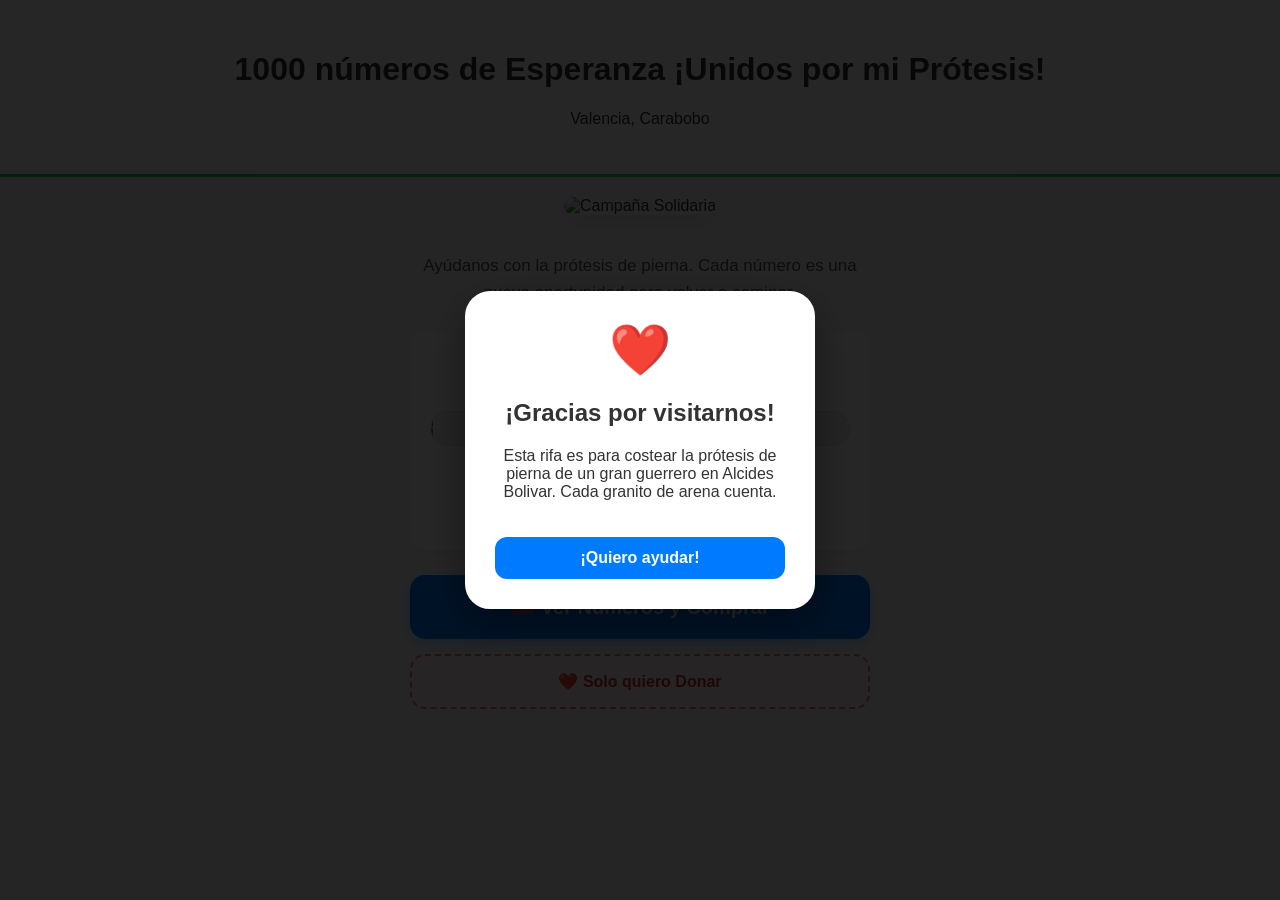
==== index.html @ fa4fe4c9 "Update index.html" ====
<!DOCTYPE html>
<html lang="es">
<head>
    <meta charset="UTF-8">
    <meta name="viewport" content="width=device-width, initial-scale=1.0">
    <title>Un Paso por la Vida - Inicio</title>
    <link rel="stylesheet" href="style.css">
</head>
<body>
    <header class="inicio-header">
        <h1>1000 números de Esperanza ¡Unidos por mi Prótesis!</h1>
        <p>Valencia, Carabobo</p>
    </header>
<div id="bienvenida-modal" class="capa-oscura">
    <div class="tarjeta-bienvenida">
        <div class="icono-corazon">❤️</div>
        <h2>¡Gracias por visitarnos!</h2>
        <p>Esta rifa es para costear la prótesis de pierna de un gran guerrero en Alcides Bolivar. Cada granito de arena cuenta.</p>
        <button class="btn-entendido" onclick="cerrarBienvenida()">¡Quiero ayudar!</button>
    </div>
</div>
    <main class="contenedor-inicio">
        <section class="seccion-foto">
            <img src="foto-senor.png" alt="Campaña Solidaria" class="foto-principal">
            <div class="historia">
                <p>Ayúdanos con la prótesis de pierna. Cada número es una nueva oportunidad para volver a caminar.</p>
            </div>
        </section>

        <section class="meta-progreso">
            <h3>Progreso de la Rifa</h3>
            <div class="barra-fondo">
    <div class="barra-llena" style="width: 0%;">0%</div> 
</div>
<div class="estadisticas">
    <p>Cargando estadísticas...</p>
</div>
            <div class="estadisticas">
                <p><strong>Meta:</strong> 1000 números</p>
            </div>
        </section>

        <section class="acciones">
            <a href="rifa.html" class="btn-principal">🎟️ Ver Números y Comprar</a>
            
            <button class="btn-donar" onclick="abrirDonar()">❤️ Solo quiero Donar</button>
        </section>

        <div id="modal-donar" class="oculto-inicio">
            <div class="capa-oscura" onclick="cerrarDonar()"></div>
            <div class="tarjeta-donacion">
                <h3>Datos para Donar</h3>
                <div class="datos-banco">
                    <p><strong>PAGO MÓVIL:</strong><br>
                    Banco: 0109<br>
                    Cédula: V-15.994.903<br>
                    Teléfono: 04128433443</p>
                </div>
                <button class="btn-cerrar-modal" onclick="cerrarDonar()">Cerrar</button>
            </div>
        </div>
    </main>

    <script src="script-inicio.js"></script>
</body>
</html>
---- style.css ----
/* --- CONFIGURACIÓN BASE --- */
* { box-sizing: border-box; }
body { 
    font-family: 'Segoe UI', Tahoma, Geneva, Verdana, sans-serif; 
    text-align: center; 
    margin: 0; 
    background: #f8f9fa; 
    color: #333; 
}
.oculto { display: none !important; }

/* --- PÁGINA DE INICIO (index.html) --- */
.inicio-header { 
    padding: 30px 20px; 
    background: white; 
    border-bottom: 3px solid #25d366; 
}
.contenedor-inicio { 
    padding: 20px; 
    max-width: 500px; 
    margin: auto; 
}
.foto-principal { 
    width: 100%; 
    border-radius: 20px; 
    box-shadow: 0 8px 25px rgba(0,0,0,0.1); 
    margin-bottom: 20px; 
}
.historia { 
    font-size: 17px; 
    line-height: 1.6; 
    color: #555; 
    margin-bottom: 25px; 
}

/* Barra de Progreso */
.meta-progreso { 
    background: white; 
    padding: 20px; 
    border-radius: 15px; 
    box-shadow: 0 4px 10px rgba(0,0,0,0.05); 
    margin-bottom: 25px;
}
.barra-fondo { 
    width: 100%; 
    background: #eee; 
    height: 35px; 
    border-radius: 20px; 
    overflow: hidden; 
    margin: 15px 0; 
    border: 1px solid #ddd; 
}
.barra-llena { 
    background: linear-gradient(90deg, #25d366, #128c7e); 
    height: 100%; 
    color: white; 
    display: flex; 
    align-items: center; 
    justify-content: center; 
    font-weight: bold; 
    transition: width 1s ease-in-out; 
}

/* Botones de Inicio */
.btn-principal { 
    display: block; 
    background: #007bff; 
    color: white; 
    text-decoration: none; 
    padding: 20px; 
    border-radius: 15px; 
    font-size: 20px; 
    font-weight: bold; 
    margin-bottom: 15px; 
    box-shadow: 0 5px 15px rgba(0,123,255,0.3); 
}
.btn-donar { 
    background: #fff0f0; 
    color: #d63031; 
    border: 2px dashed #ff7675; 
    padding: 16px; 
    width: 100%; 
    border-radius: 15px; 
    font-weight: bold; 
    font-size: 16px; 
    cursor: pointer; 
}

/* Modal de Donación (Emergente) */
#modal-donar { 
    display: none; 
    position: fixed; 
    top: 0; left: 0; 
    width: 100%; height: 100%; 
    z-index: 3000; 
}
.capa-oscura { 
    position: absolute; 
    width: 100%; height: 100%; 
    background: rgba(0,0,0,0.85); 
}
.tarjeta-donacion { 
    position: relative; 
    top: 50%; left: 50%; 
    transform: translate(-50%, -50%); 
    background: white; 
    padding: 30px; 
    border-radius: 25px; 
    width: 85%; 
    max-width: 400px; 
}
.datos-banco { 
    background: #f1f3f5; 
    padding: 15px; 
    border-radius: 12px; 
    margin: 15px 0; 
    font-size: 16px; 
    text-align: left; 
}

/* --- PÁGINA DE RIFAS (rifa.html) --- */
#contenedor-rifa { 
    display: grid; 
    grid-template-columns: repeat(5, 1fr); 
    gap: 5px; 
    padding: 15px; 
    max-width: 600px; 
    margin: auto; 
}
.numero { 
    aspect-ratio: 1/1; 
    background: white; 
    border: 1px solid #dee2e6; 
    display: flex; 
    align-items: center; 
    justify-content: center; 
    font-weight: bold; 
    font-size: 14px; 
    border-radius: 6px; 
    cursor: pointer; 
    transition: 0.2s;
}
.numero:active { transform: scale(0.9); background: #e9ecef; }
.vendido { 
    background: #dee2e6 !important; 
    color: #adb5bd !important; 
    text-decoration: line-through; 
    pointer-events: none; 
}

/* Pestaña de Pago en Rifa */
#capa-pago { 
    position: fixed; 
    top: 0; left: 0; 
    width: 100%; height: 100%; 
    background: rgba(0,0,0,0.8); 
    display: flex; 
    align-items: flex-end; 
    z-index: 2000; 
}
.ventana-pago { 
    background: white; 
    width: 100%; 
    padding: 30px 20px; 
    border-radius: 25px 25px 0 0; 
    box-shadow: 0 -5px 20px rgba(0,0,0,0.3); 
}
.btn-enviar { 
    background: #25d366; 
    color: white; 
    border: none; 
    padding: 16px; 
    width: 100%; 
    border-radius: 12px; 
    font-weight: bold; 
    font-size: 18px; 
    margin-top: 10px; 
}
/* Estilos Mensaje de Bienvenida */
#bienvenida-modal {
    display: none; /* Se activa con el script */
    position: fixed;
    top: 0; left: 0;
    width: 100%; height: 100%;
    z-index: 5000;
}

.tarjeta-bienvenida {
    position: absolute;
    top: 50%; left: 50%;
    transform: translate(-50%, -50%);
    background: white;
    width: 85%;
    max-width: 350px;
    padding: 30px;
    border-radius: 25px;
    text-align: center;
    box-shadow: 0 15px 40px rgba(0,0,0,0.4);
}

.icono-corazon { font-size: 50px; margin-bottom: 10px; }

.btn-entendido {
    background: #007bff;
    color: white;
    border: none;
    padding: 12px 25px;
    border-radius: 12px;
    font-weight: bold;
    font-size: 16px;
    margin-top: 20px;
    width: 100%;
    cursor: pointer;
}
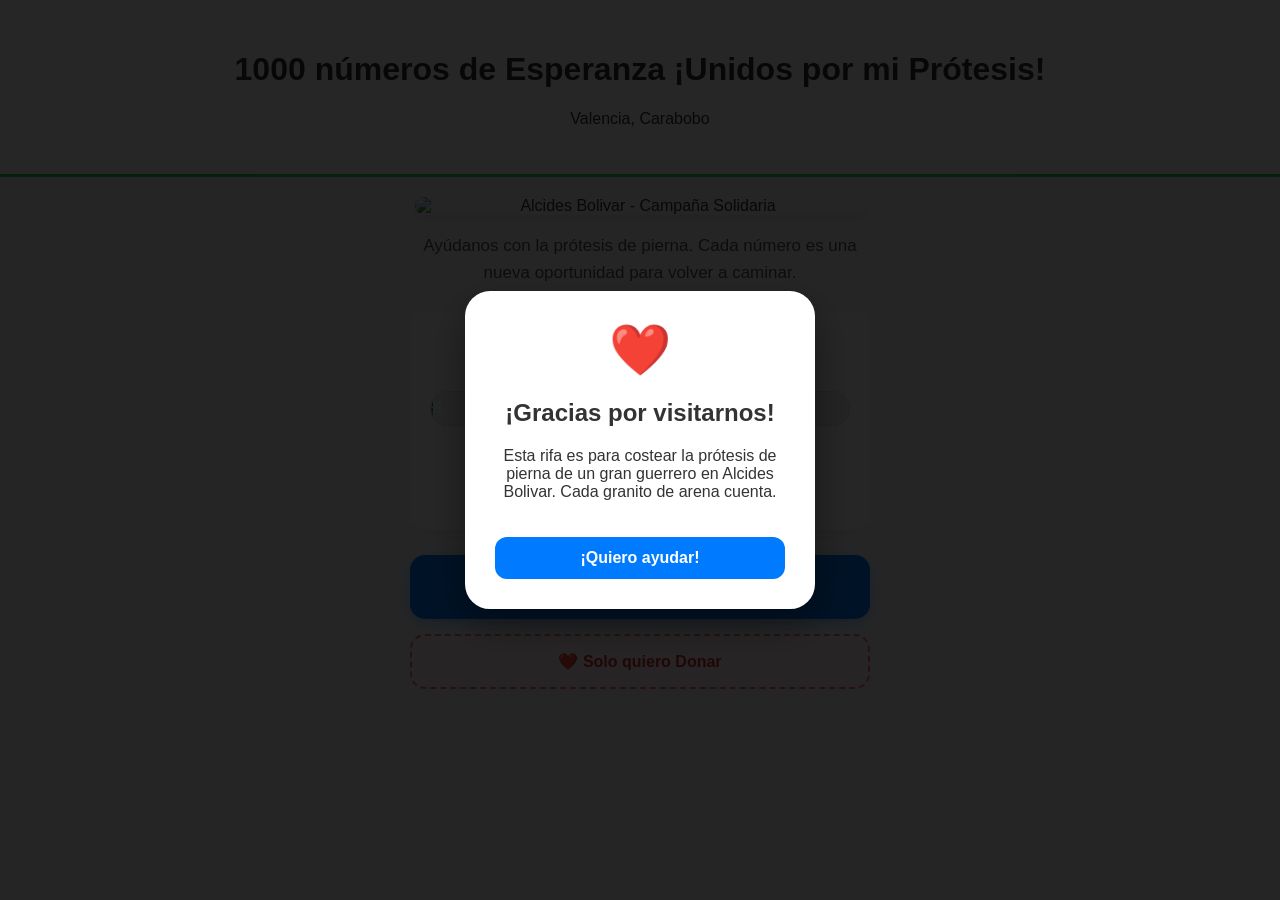
==== commit ac262210: "Update index.html" ====
--- a/index.html
+++ b/index.html
@@ -21,7 +21,7 @@
 </div>
     <main class="contenedor-inicio">
         <section class="seccion-foto">
-            <img src="foto-senor.png" alt="Campaña Solidaria" class="foto-principal">
+            <img src="img/beneficiario.png" alt="Alcides Bolivar - Campaña Solidaria" class="foto-principal">
             <div class="historia">
                 <p>Ayúdanos con la prótesis de pierna. Cada número es una nueva oportunidad para volver a caminar.</p>
             </div>
--- a/style.css
+++ b/style.css
@@ -20,11 +20,26 @@
     max-width: 500px; 
     margin: auto; 
 }
-.foto-principal { 
-    width: 100%; 
-    border-radius: 20px; 
-    box-shadow: 0 8px 25px rgba(0,0,0,0.1); 
-    margin-bottom: 20px; 
+/* Estado normal de la foto */
+.foto-principal {
+    width: 100%;
+    max-width: 450px;
+    height: auto;
+    border-radius: 12px;
+    display: block;
+    margin: 0 auto 15px;
+    box-shadow: 0 4px 15px rgba(0,0,0,0.1);
+    
+    /* ESTO ACTIVA LA ANIMACIÓN SUAVE */
+    transition: transform 0.3s ease-in-out, box-shadow 0.3s ease-in-out;
+    cursor: pointer;
+}
+
+/* Efecto al pasar el mouse (o tocar en el celular) */
+.foto-principal:hover {
+    transform: scale(1.05); /* Zoom del 5% */
+    filter: brightness(1.1); /* Le da un toque de luz */
+    box-shadow: 0 8px 25px rgba(0,0,0,0.2); /* La sombra crece */
 }
 .historia { 
     font-size: 17px; 
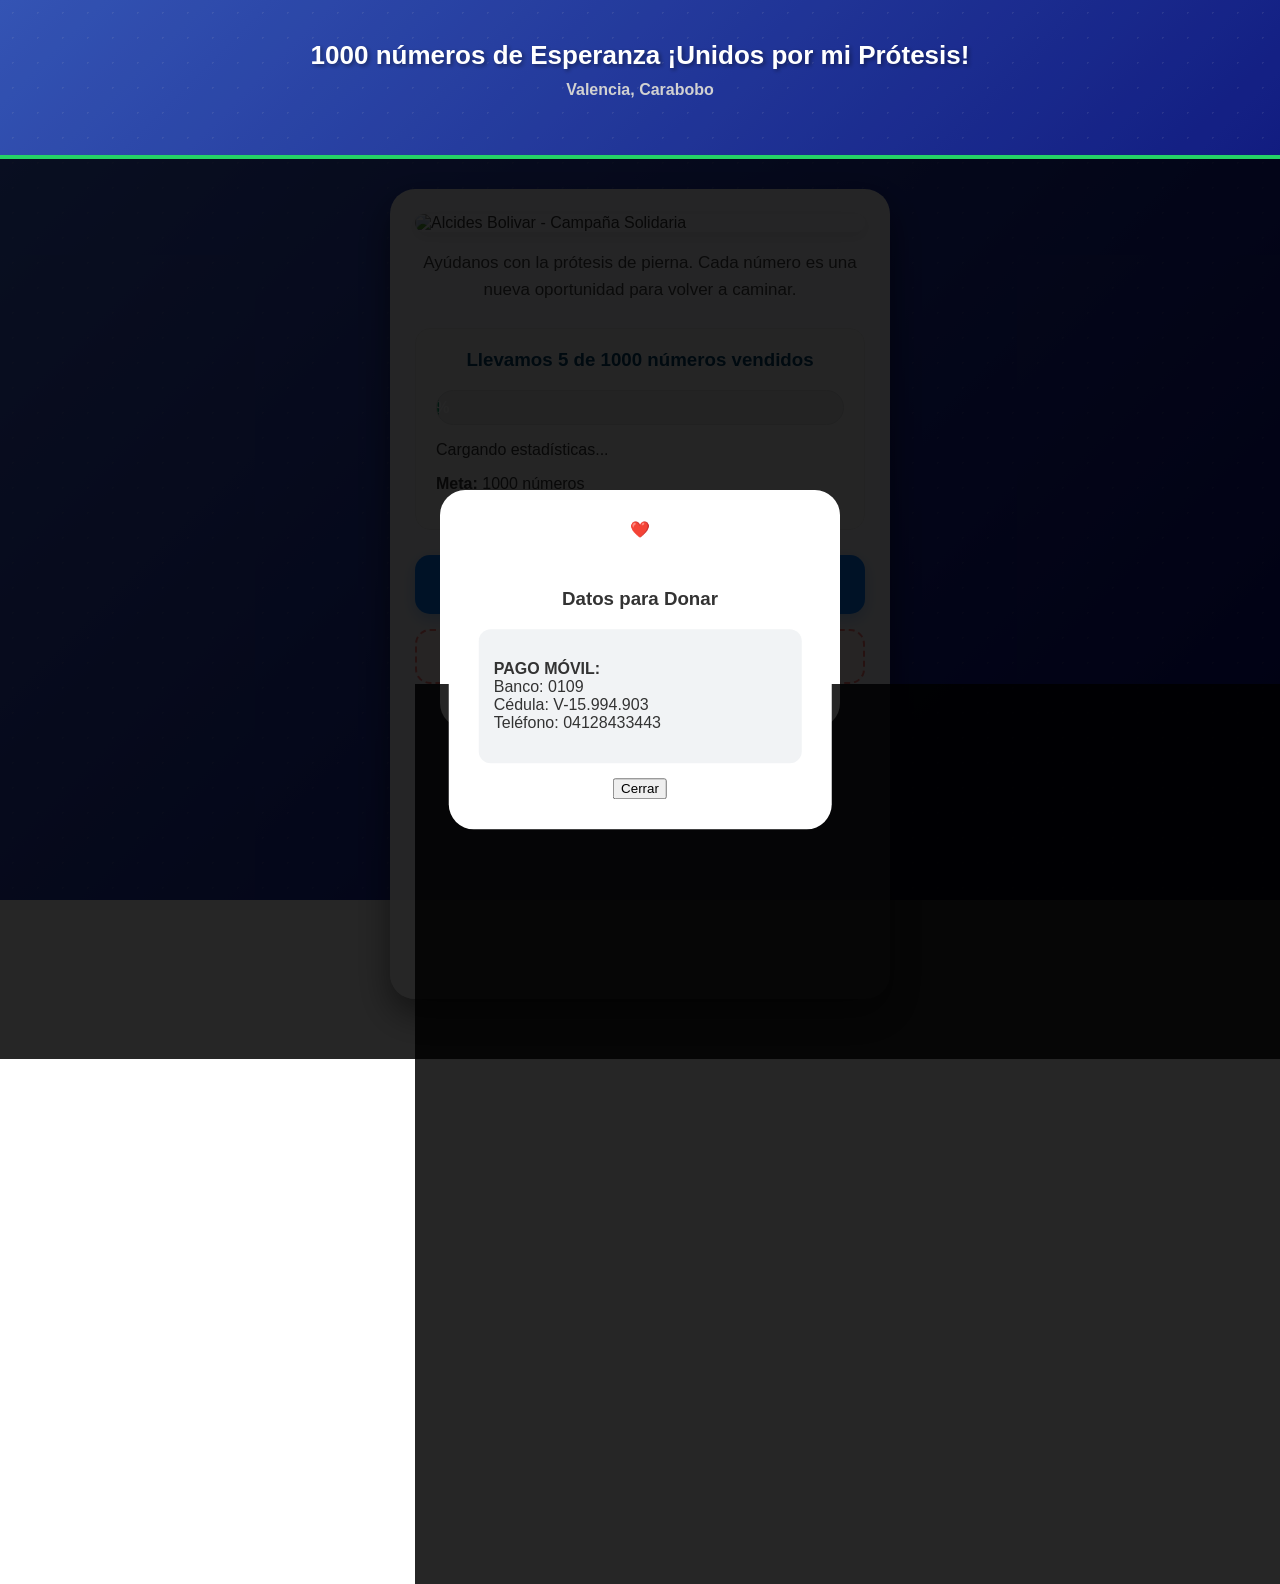
==== commit 9eb8e08d: "Update index.html" ====
--- a/index.html
+++ b/index.html
@@ -1,12 +1,19 @@
 <!DOCTYPE html>
 <html lang="es">
 <head>
+    <link href="https://fonts.googleapis.com/css2?family=Montserrat:wght@700&family=Open+Sans:wght@400;600&display=swap" rel="stylesheet">
     <meta charset="UTF-8">
     <meta name="viewport" content="width=device-width, initial-scale=1.0">
     <title>Un Paso por la Vida - Inicio</title>
     <link rel="stylesheet" href="style.css">
 </head>
 <body>
+    <script>
+    // Se ejecuta cuando la página termina de cargar
+    window.onload = function() {
+        abrirDonar(); 
+    };
+</script>
     <header class="inicio-header">
         <h1>1000 números de Esperanza ¡Unidos por mi Prótesis!</h1>
         <p>Valencia, Carabobo</p>
--- a/style.css
+++ b/style.css
@@ -1,70 +1,115 @@
-/* --- CONFIGURACIÓN BASE --- */
-* { box-sizing: border-box; }
-body { 
-    font-family: 'Segoe UI', Tahoma, Geneva, Verdana, sans-serif; 
-    text-align: center; 
-    margin: 0; 
-    background: #f8f9fa; 
-    color: #333; 
-}
+/* --- CONFIGURACIÓN BASE Y FONDO --- */
+* { 
+    box-sizing: border-box; 
+}
+
+body {
+    /* Fondo Degradado Azul Rey a Marino */
+    background: linear-gradient(135deg, #4169E1 0%, #000080 100%);
+    background-attachment: fixed;
+    margin: 0;
+    font-family: 'Segoe UI', Tahoma, Geneva, Verdana, sans-serif;
+    min-height: 100vh;
+    color: white; /* Color de texto por defecto para lo que esté fuera de tarjetas */
+}
+
+/* Textura de puntos sutil */
+body::before {
+    content: "";
+    position: fixed;
+    top: 0; left: 0; width: 100%; height: 100%;
+    background-image: radial-gradient(rgba(255,255,255,0.1) 1px, transparent 1px);
+    background-size: 25px 25px;
+    z-index: -1; 
+}
+
 .oculto { display: none !important; }
 
-/* --- PÁGINA DE INICIO (index.html) --- */
+/* --- HEADER (Texto Principal) --- */
 .inicio-header { 
-    padding: 30px 20px; 
-    background: white; 
-    border-bottom: 3px solid #25d366; 
-}
-.contenedor-inicio { 
-    padding: 20px; 
-    max-width: 500px; 
-    margin: auto; 
-}
-/* Estado normal de la foto */
+    padding: 40px 20px; 
+    background: rgba(0, 0, 0, 0.2); /* Oscurece un poco el fondo para resaltar letras */
+    border-bottom: 4px solid #25d366; 
+    text-align: center;
+}
+
+.inicio-header h1 {
+    margin: 0;
+    font-size: 26px;
+    color: #ffffff; /* Letras blancas */
+    text-shadow: 2px 2px 4px rgba(0,0,0,0.4);
+}
+
+.inicio-header p {
+    color: #d1d1d1; /* Gris claro para la ubicación */
+    margin-top: 10px;
+    font-weight: bold;
+}
+
+/* --- TARJETA CONTENEDORA (Donde está Alcides) --- */
+.contenedor-inicio {
+    background: rgba(255, 255, 255, 0.98); 
+    border-radius: 25px;
+    padding: 25px;
+    margin: 30px auto;
+    max-width: 500px;
+    width: 92%;
+    box-shadow: 0 15px 35px rgba(0,0,0,0.5);
+    color: #333; /* Texto oscuro para que se lea bien sobre blanco */
+}
+
+/* Foto con Efecto Zoom */
 .foto-principal {
     width: 100%;
     max-width: 450px;
     height: auto;
-    border-radius: 12px;
+    border-radius: 15px;
     display: block;
     margin: 0 auto 15px;
     box-shadow: 0 4px 15px rgba(0,0,0,0.1);
-    
-    /* ESTO ACTIVA LA ANIMACIÓN SUAVE */
-    transition: transform 0.3s ease-in-out, box-shadow 0.3s ease-in-out;
+    transition: transform 0.3s ease-in-out, box-shadow 0.3s ease-in-out, filter 0.3s ease;
     cursor: pointer;
 }
 
-/* Efecto al pasar el mouse (o tocar en el celular) */
 .foto-principal:hover {
-    transform: scale(1.05); /* Zoom del 5% */
-    filter: brightness(1.1); /* Le da un toque de luz */
-    box-shadow: 0 8px 25px rgba(0,0,0,0.2); /* La sombra crece */
-}
+    transform: scale(1.05);
+    filter: brightness(1.1);
+    box-shadow: 0 10px 25px rgba(0,0,0,0.3);
+}
+
 .historia { 
     font-size: 17px; 
     line-height: 1.6; 
-    color: #555; 
-    margin-bottom: 25px; 
-}
-
-/* Barra de Progreso */
+    color: #444; 
+    margin-bottom: 25px;
+    text-align: center;
+}
+
+/* --- SECCIÓN PROGRESO --- */
 .meta-progreso { 
-    background: white; 
+    background: #f8f9fa; 
     padding: 20px; 
     border-radius: 15px; 
-    box-shadow: 0 4px 10px rgba(0,0,0,0.05); 
+    border: 1px solid #eee;
     margin-bottom: 25px;
 }
+
+.meta-progreso h3 {
+    margin-top: 0;
+    color: #00416A;
+    text-align: center;
+}
+
 .barra-fondo { 
     width: 100%; 
-    background: #eee; 
+    background: #e9ecef; 
     height: 35px; 
     border-radius: 20px; 
     overflow: hidden; 
     margin: 15px 0; 
     border: 1px solid #ddd; 
 }
+
 .barra-llena { 
     background: linear-gradient(90deg, #25d366, #128c7e); 
     height: 100%; 
@@ -76,19 +121,27 @@
     transition: width 1s ease-in-out; 
 }
 
-/* Botones de Inicio */
+/* --- BOTONES --- */
 .btn-principal { 
     display: block; 
     background: #007bff; 
     color: white; 
     text-decoration: none; 
-    padding: 20px; 
+    padding: 18px; 
     border-radius: 15px; 
-    font-size: 20px; 
-    font-weight: bold; 
+    font-size: 19px; 
+    font-weight: bold; 
+    text-align: center;
     margin-bottom: 15px; 
     box-shadow: 0 5px 15px rgba(0,123,255,0.3); 
-}
+    transition: 0.3s;
+}
+
+.btn-principal:hover {
+    background: #0056b3;
+    transform: translateY(-2px);
+}
+
 .btn-donar { 
     background: #fff0f0; 
     color: #d63031; 
@@ -98,23 +151,17 @@
     border-radius: 15px; 
     font-weight: bold; 
     font-size: 16px; 
-    cursor: pointer; 
-}
-
-/* Modal de Donación (Emergente) */
-#modal-donar { 
-    display: none; 
-    position: fixed; 
-    top: 0; left: 0; 
-    width: 100%; height: 100%; 
-    z-index: 3000; 
-}
+    cursor: pointer;
+}
+
+/* --- MODALES --- */
 .capa-oscura { 
     position: absolute; 
     width: 100%; height: 100%; 
     background: rgba(0,0,0,0.85); 
 }
-.tarjeta-donacion { 
+
+.tarjeta-donacion, .tarjeta-bienvenida { 
     position: relative; 
     top: 50%; left: 50%; 
     transform: translate(-50%, -50%); 
@@ -123,7 +170,10 @@
     border-radius: 25px; 
     width: 85%; 
     max-width: 400px; 
-}
+    text-align: center;
+    color: #333;
+}
+
 .datos-banco { 
     background: #f1f3f5; 
     padding: 15px; 
@@ -131,99 +181,35 @@
     margin: 15px 0; 
     font-size: 16px; 
     text-align: left; 
-}
-
-/* --- PÁGINA DE RIFAS (rifa.html) --- */
+    color: #333;
+}
+
+/* --- RIFAS (PÁGINA SECUNDARIA) --- */
 #contenedor-rifa { 
     display: grid; 
     grid-template-columns: repeat(5, 1fr); 
-    gap: 5px; 
+    gap: 8px; 
     padding: 15px; 
     max-width: 600px; 
     margin: auto; 
 }
+
 .numero { 
     aspect-ratio: 1/1; 
     background: white; 
+    color: #333;
     border: 1px solid #dee2e6; 
     display: flex; 
     align-items: center; 
     justify-content: center; 
     font-weight: bold; 
     font-size: 14px; 
-    border-radius: 6px; 
+    border-radius: 8px; 
     cursor: pointer; 
-    transition: 0.2s;
-}
-.numero:active { transform: scale(0.9); background: #e9ecef; }
+}
+
 .vendido { 
     background: #dee2e6 !important; 
     color: #adb5bd !important; 
     text-decoration: line-through; 
-    pointer-events: none; 
-}
-
-/* Pestaña de Pago en Rifa */
-#capa-pago { 
-    position: fixed; 
-    top: 0; left: 0; 
-    width: 100%; height: 100%; 
-    background: rgba(0,0,0,0.8); 
-    display: flex; 
-    align-items: flex-end; 
-    z-index: 2000; 
-}
-.ventana-pago { 
-    background: white; 
-    width: 100%; 
-    padding: 30px 20px; 
-    border-radius: 25px 25px 0 0; 
-    box-shadow: 0 -5px 20px rgba(0,0,0,0.3); 
-}
-.btn-enviar { 
-    background: #25d366; 
-    color: white; 
-    border: none; 
-    padding: 16px; 
-    width: 100%; 
-    border-radius: 12px; 
-    font-weight: bold; 
-    font-size: 18px; 
-    margin-top: 10px; 
-}
-/* Estilos Mensaje de Bienvenida */
-#bienvenida-modal {
-    display: none; /* Se activa con el script */
-    position: fixed;
-    top: 0; left: 0;
-    width: 100%; height: 100%;
-    z-index: 5000;
-}
-
-.tarjeta-bienvenida {
-    position: absolute;
-    top: 50%; left: 50%;
-    transform: translate(-50%, -50%);
-    background: white;
-    width: 85%;
-    max-width: 350px;
-    padding: 30px;
-    border-radius: 25px;
-    text-align: center;
-    box-shadow: 0 15px 40px rgba(0,0,0,0.4);
-}
-
-.icono-corazon { font-size: 50px; margin-bottom: 10px; }
-
-.btn-entendido {
-    background: #007bff;
-    color: white;
-    border: none;
-    padding: 12px 25px;
-    border-radius: 12px;
-    font-weight: bold;
-    font-size: 16px;
-    margin-top: 20px;
-    width: 100%;
-    cursor: pointer;
-}
+}
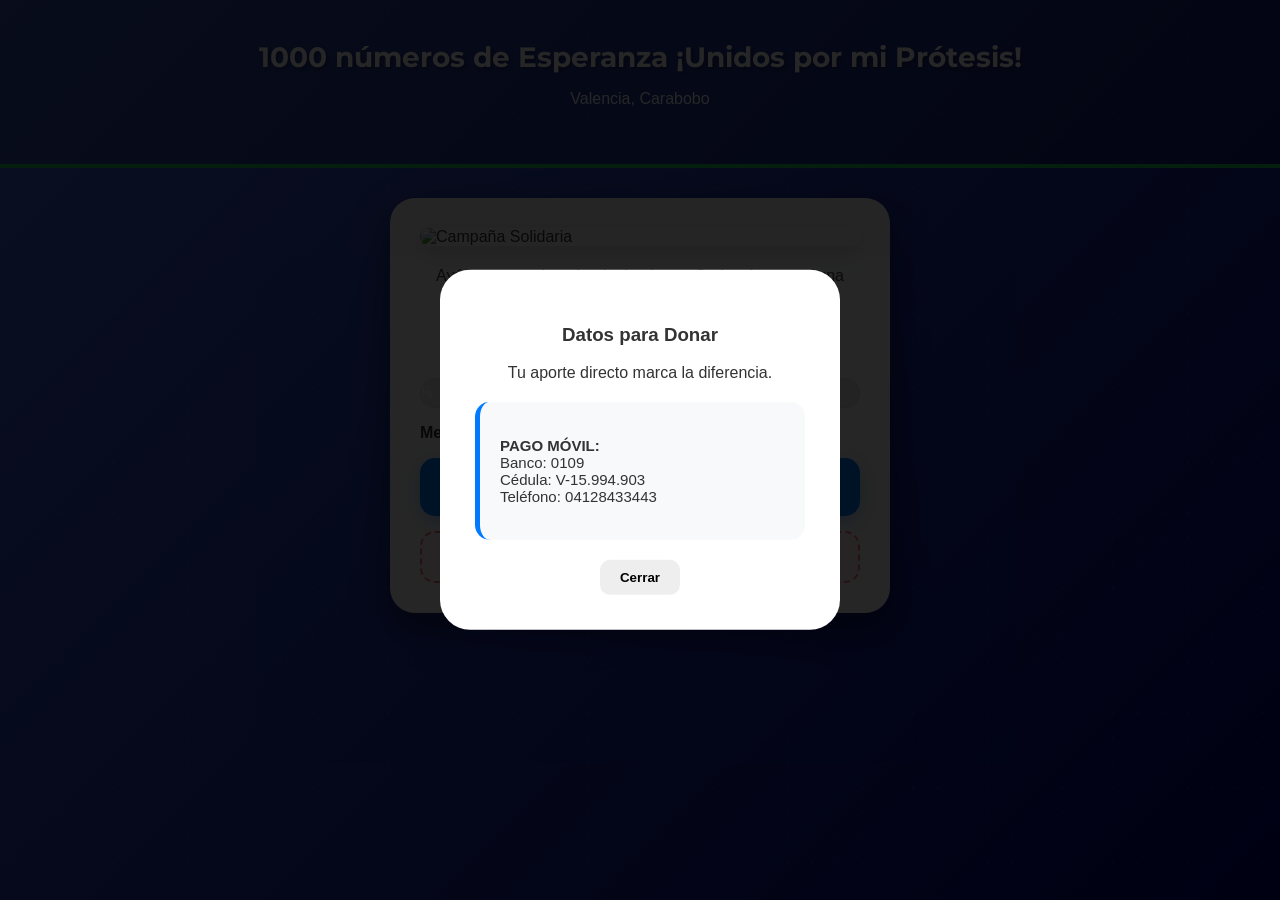
==== commit 74640fee: "Update index.html" ====
--- a/index.html
+++ b/index.html
@@ -1,34 +1,22 @@
 <!DOCTYPE html>
 <html lang="es">
 <head>
-    <link href="https://fonts.googleapis.com/css2?family=Montserrat:wght@700&family=Open+Sans:wght@400;600&display=swap" rel="stylesheet">
     <meta charset="UTF-8">
     <meta name="viewport" content="width=device-width, initial-scale=1.0">
     <title>Un Paso por la Vida - Inicio</title>
+    <link href="https://fonts.googleapis.com/css2?family=Montserrat:wght@700&family=Open+Sans:wght@400;600&display=swap" rel="stylesheet">
     <link rel="stylesheet" href="style.css">
 </head>
 <body>
-    <script>
-    // Se ejecuta cuando la página termina de cargar
-    window.onload = function() {
-        abrirDonar(); 
-    };
-</script>
+
     <header class="inicio-header">
         <h1>1000 números de Esperanza ¡Unidos por mi Prótesis!</h1>
         <p>Valencia, Carabobo</p>
     </header>
-<div id="bienvenida-modal" class="capa-oscura">
-    <div class="tarjeta-bienvenida">
-        <div class="icono-corazon">❤️</div>
-        <h2>¡Gracias por visitarnos!</h2>
-        <p>Esta rifa es para costear la prótesis de pierna de un gran guerrero en Alcides Bolivar. Cada granito de arena cuenta.</p>
-        <button class="btn-entendido" onclick="cerrarBienvenida()">¡Quiero ayudar!</button>
-    </div>
-</div>
+
     <main class="contenedor-inicio">
         <section class="seccion-foto">
-            <img src="img/beneficiario.png" alt="Alcides Bolivar - Campaña Solidaria" class="foto-principal">
+            <img src="img/beneficiario.png" alt="Campaña Solidaria" class="foto-principal">
             <div class="historia">
                 <p>Ayúdanos con la prótesis de pierna. Cada número es una nueva oportunidad para volver a caminar.</p>
             </div>
@@ -37,11 +25,8 @@
         <section class="meta-progreso">
             <h3>Progreso de la Rifa</h3>
             <div class="barra-fondo">
-    <div class="barra-llena" style="width: 0%;">0%</div> 
-</div>
-<div class="estadisticas">
-    <p>Cargando estadísticas...</p>
-</div>
+                <div class="barra-llena" style="width: 0%;">0%</div> 
+            </div>
             <div class="estadisticas">
                 <p><strong>Meta:</strong> 1000 números</p>
             </div>
@@ -49,25 +34,37 @@
 
         <section class="acciones">
             <a href="rifa.html" class="btn-principal">🎟️ Ver Números y Comprar</a>
-            
             <button class="btn-donar" onclick="abrirDonar()">❤️ Solo quiero Donar</button>
         </section>
-
-        <div id="modal-donar" class="oculto-inicio">
-            <div class="capa-oscura" onclick="cerrarDonar()"></div>
-            <div class="tarjeta-donacion">
-                <h3>Datos para Donar</h3>
-                <div class="datos-banco">
-                    <p><strong>PAGO MÓVIL:</strong><br>
-                    Banco: 0109<br>
-                    Cédula: V-15.994.903<br>
-                    Teléfono: 04128433443</p>
-                </div>
-                <button class="btn-cerrar-modal" onclick="cerrarDonar()">Cerrar</button>
-            </div>
-        </div>
     </main>
 
-    <script src="script-inicio.js"></script>
+    <div id="modal-donar" class="modal-estructura">
+        <div class="capa-oscura" onclick="cerrarDonar()"></div>
+        <div class="tarjeta-donacion">
+            <h3>Datos para Donar</h3>
+            <p>Tu aporte directo marca la diferencia.</p>
+            <div class="datos-banco">
+                <p><strong>PAGO MÓVIL:</strong><br>
+                Banco: 0109<br>
+                Cédula: V-15.994.903<br>
+                Teléfono: 04128433443</p>
+            </div>
+            <button class="btn-cerrar-modal" onclick="cerrarDonar()">Cerrar</button>
+        </div>
+    </div>
+
+    <script>
+        function abrirDonar() {
+            document.getElementById('modal-donar').style.display = 'block';
+        }
+        function cerrarDonar() {
+            document.getElementById('modal-donar').style.display = 'none';
+        }
+        
+        // SI QUIERES QUE NO SE ABRA SOLO: Borra las siguientes 3 líneas
+        window.onload = function() {
+            abrirDonar();
+        };
+    </script>
 </body>
 </html>
--- a/style.css
+++ b/style.css
@@ -4,16 +4,16 @@
 }
 
 body {
-    /* Fondo Degradado Azul Rey a Marino */
     background: linear-gradient(135deg, #4169E1 0%, #000080 100%);
     background-attachment: fixed;
     margin: 0;
-    font-family: 'Segoe UI', Tahoma, Geneva, Verdana, sans-serif;
+    /* FUENTE NUEVA: Open Sans para todo el cuerpo */
+    font-family: 'Open Sans', sans-serif;
     min-height: 100vh;
-    color: white; /* Color de texto por defecto para lo que esté fuera de tarjetas */
+    color: white;
 }
 
-/* Textura de puntos sutil */
+/* Textura de puntos */
 body::before {
     content: "";
     position: fixed;
@@ -23,90 +23,74 @@
     z-index: -1; 
 }
 
-.oculto { display: none !important; }
-
-/* --- HEADER (Texto Principal) --- */
+/* --- HEADER --- */
 .inicio-header { 
     padding: 40px 20px; 
-    background: rgba(0, 0, 0, 0.2); /* Oscurece un poco el fondo para resaltar letras */
+    background: rgba(0, 0, 0, 0.2); 
     border-bottom: 4px solid #25d366; 
     text-align: center;
 }
 
 .inicio-header h1 {
     margin: 0;
-    font-size: 26px;
-    color: #ffffff; /* Letras blancas */
+    /* FUENTE NUEVA: Montserrat para títulos */
+    font-family: 'Montserrat', sans-serif;
+    font-size: 28px;
+    color: #ffffff;
     text-shadow: 2px 2px 4px rgba(0,0,0,0.4);
 }
 
-.inicio-header p {
-    color: #d1d1d1; /* Gris claro para la ubicación */
-    margin-top: 10px;
-    font-weight: bold;
-}
-
-/* --- TARJETA CONTENEDORA (Donde está Alcides) --- */
+/* --- TARJETA PRINCIPAL --- */
 .contenedor-inicio {
     background: rgba(255, 255, 255, 0.98); 
     border-radius: 25px;
-    padding: 25px;
+    padding: 30px;
     margin: 30px auto;
     max-width: 500px;
     width: 92%;
     box-shadow: 0 15px 35px rgba(0,0,0,0.5);
-    color: #333; /* Texto oscuro para que se lea bien sobre blanco */
+    color: #333;
 }
 
-/* Foto con Efecto Zoom */
 .foto-principal {
     width: 100%;
     max-width: 450px;
     height: auto;
-    border-radius: 15px;
+    border-radius: 20px;
     display: block;
     margin: 0 auto 15px;
-    box-shadow: 0 4px 15px rgba(0,0,0,0.1);
-    transition: transform 0.3s ease-in-out, box-shadow 0.3s ease-in-out, filter 0.3s ease;
+    box-shadow: 0 5px 20px rgba(0,0,0,0.15);
+    transition: transform 0.3s ease, filter 0.3s ease;
     cursor: pointer;
 }
 
 .foto-principal:hover {
-    transform: scale(1.05);
-    filter: brightness(1.1);
-    box-shadow: 0 10px 25px rgba(0,0,0,0.3);
+    transform: scale(1.03);
+    filter: brightness(1.05);
 }
 
 .historia { 
-    font-size: 17px; 
-    line-height: 1.6; 
+    font-size: 16px; 
+    line-height: 1.8; 
     color: #444; 
     margin-bottom: 25px;
     text-align: center;
 }
 
-/* --- SECCIÓN PROGRESO --- */
-.meta-progreso { 
-    background: #f8f9fa; 
-    padding: 20px; 
-    border-radius: 15px; 
-    border: 1px solid #eee;
-    margin-bottom: 25px;
-}
-
+/* --- PROGRESO --- */
 .meta-progreso h3 {
-    margin-top: 0;
+    font-family: 'Montserrat', sans-serif;
     color: #00416A;
     text-align: center;
+    margin-bottom: 10px;
 }
 
 .barra-fondo { 
     width: 100%; 
     background: #e9ecef; 
-    height: 35px; 
-    border-radius: 20px; 
+    height: 30px; 
+    border-radius: 15px; 
     overflow: hidden; 
-    margin: 15px 0; 
     border: 1px solid #ddd; 
 }
 
@@ -117,8 +101,7 @@
     display: flex; 
     align-items: center; 
     justify-content: center; 
-    font-weight: bold; 
-    transition: width 1s ease-in-out; 
+    font-weight: 600; 
 }
 
 /* --- BOTONES --- */
@@ -129,17 +112,12 @@
     text-decoration: none; 
     padding: 18px; 
     border-radius: 15px; 
-    font-size: 19px; 
-    font-weight: bold; 
+    font-family: 'Montserrat', sans-serif;
+    font-size: 18px; 
     text-align: center;
     margin-bottom: 15px; 
     box-shadow: 0 5px 15px rgba(0,123,255,0.3); 
     transition: 0.3s;
-}
-
-.btn-principal:hover {
-    background: #0056b3;
-    transform: translateY(-2px);
 }
 
 .btn-donar { 
@@ -149,67 +127,60 @@
     padding: 16px; 
     width: 100%; 
     border-radius: 15px; 
-    font-weight: bold; 
-    font-size: 16px; 
+    font-family: 'Montserrat', sans-serif;
+    font-weight: 700; 
     cursor: pointer;
 }
 
-/* --- MODALES --- */
+/* --- MODAL DE DONACIÓN --- */
+#modal-donar { 
+    display: none; /* Se activa por JS */
+    position: fixed; 
+    top: 0; left: 0; 
+    width: 100%; height: 100%; 
+    z-index: 9999; 
+}
+
 .capa-oscura { 
     position: absolute; 
     width: 100%; height: 100%; 
     background: rgba(0,0,0,0.85); 
 }
 
-.tarjeta-donacion, .tarjeta-bienvenida { 
+.tarjeta-donacion { 
     position: relative; 
     top: 50%; left: 50%; 
     transform: translate(-50%, -50%); 
     background: white; 
-    padding: 30px; 
-    border-radius: 25px; 
+    padding: 35px; 
+    border-radius: 30px; 
     width: 85%; 
     max-width: 400px; 
     text-align: center;
     color: #333;
+    animation: aparecer 0.4s ease-out;
+}
+
+@keyframes aparecer {
+    from { opacity: 0; transform: translate(-50%, -45%); }
+    to { opacity: 1; transform: translate(-50%, -50%); }
 }
 
 .datos-banco { 
-    background: #f1f3f5; 
-    padding: 15px; 
-    border-radius: 12px; 
-    margin: 15px 0; 
-    font-size: 16px; 
+    background: #f8f9fa; 
+    padding: 20px; 
+    border-radius: 15px; 
+    margin: 20px 0; 
+    font-size: 15px; 
     text-align: left; 
-    color: #333;
+    border-left: 5px solid #007bff;
 }
 
-/* --- RIFAS (PÁGINA SECUNDARIA) --- */
-#contenedor-rifa { 
-    display: grid; 
-    grid-template-columns: repeat(5, 1fr); 
-    gap: 8px; 
-    padding: 15px; 
-    max-width: 600px; 
-    margin: auto; 
+.btn-cerrar-modal {
+    background: #eee;
+    border: none;
+    padding: 10px 20px;
+    border-radius: 10px;
+    cursor: pointer;
+    font-weight: 600;
 }
-
-.numero { 
-    aspect-ratio: 1/1; 
-    background: white; 
-    color: #333;
-    border: 1px solid #dee2e6; 
-    display: flex; 
-    align-items: center; 
-    justify-content: center; 
-    font-weight: bold; 
-    font-size: 14px; 
-    border-radius: 8px; 
-    cursor: pointer; 
-}
-
-.vendido { 
-    background: #dee2e6 !important; 
-    color: #adb5bd !important; 
-    text-decoration: line-through; 
-}
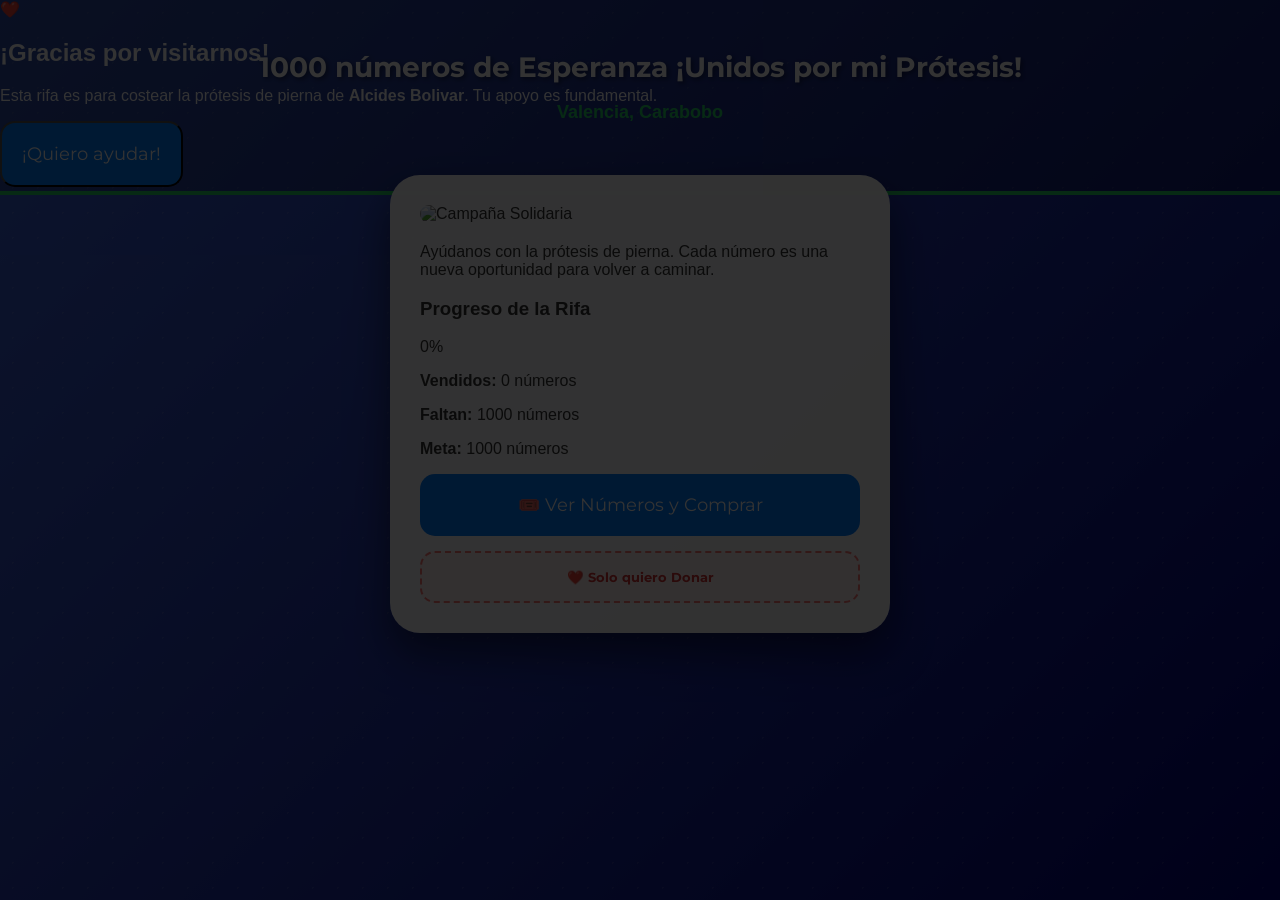
==== commit bf7c95f0: "Update index.html" ====
--- a/index.html
+++ b/index.html
@@ -4,7 +4,7 @@
     <meta charset="UTF-8">
     <meta name="viewport" content="width=device-width, initial-scale=1.0">
     <title>Un Paso por la Vida - Inicio</title>
-    <link href="https://fonts.googleapis.com/css2?family=Montserrat:wght@700&family=Open+Sans:wght@400;600&display=swap" rel="stylesheet">
+    <link href="https://fonts.googleapis.com/css2?family=Montserrat:wght@700;800&family=Poppins:wght@400;600&display=swap" rel="stylesheet">
     <link rel="stylesheet" href="style.css">
 </head>
 <body>
@@ -13,6 +13,16 @@
         <h1>1000 números de Esperanza ¡Unidos por mi Prótesis!</h1>
         <p>Valencia, Carabobo</p>
     </header>
+
+    <div id="bienvenida-modal" class="modal-estructura" style="display: flex;">
+        <div class="capa-oscura"></div>
+        <div class="tarjeta-mensaje">
+            <div class="icono-corazon">❤️</div>
+            <h2>¡Gracias por visitarnos!</h2>
+            <p>Esta rifa es para costear la prótesis de pierna de <strong>Alcides Bolivar</strong>. Tu apoyo es fundamental.</p>
+            <button class="btn-principal" onclick="cerrarBienvenida()">¡Quiero ayudar!</button>
+        </div>
+    </div>
 
     <main class="contenedor-inicio">
         <section class="seccion-foto">
@@ -28,6 +38,8 @@
                 <div class="barra-llena" style="width: 0%;">0%</div> 
             </div>
             <div class="estadisticas">
+                <p><strong>Vendidos:</strong> 0 números</p>
+                <p><strong>Faltan:</strong> 1000 números</p>
                 <p><strong>Meta:</strong> 1000 números</p>
             </div>
         </section>
@@ -38,33 +50,32 @@
         </section>
     </main>
 
-    <div id="modal-donar" class="modal-estructura">
+    <div id="modal-donar" class="modal-estructura" style="display: none;">
         <div class="capa-oscura" onclick="cerrarDonar()"></div>
-        <div class="tarjeta-donacion">
+        <div class="tarjeta-mensaje">
             <h3>Datos para Donar</h3>
-            <p>Tu aporte directo marca la diferencia.</p>
             <div class="datos-banco">
                 <p><strong>PAGO MÓVIL:</strong><br>
-                Banco: 0109<br>
+                Banco: 0109 (Mercantil)<br>
                 Cédula: V-15.994.903<br>
                 Teléfono: 04128433443</p>
             </div>
-            <button class="btn-cerrar-modal" onclick="cerrarDonar()">Cerrar</button>
+            <button class="btn-cerrar" onclick="cerrarDonar()">Regresar</button>
         </div>
     </div>
 
     <script>
+        function cerrarBienvenida() {
+            document.getElementById('bienvenida-modal').style.display = 'none';
+        }
+
         function abrirDonar() {
-            document.getElementById('modal-donar').style.display = 'block';
+            document.getElementById('modal-donar').style.display = 'flex';
         }
+
         function cerrarDonar() {
             document.getElementById('modal-donar').style.display = 'none';
         }
-        
-        // SI QUIERES QUE NO SE ABRA SOLO: Borra las siguientes 3 líneas
-        window.onload = function() {
-            abrirDonar();
-        };
     </script>
 </body>
 </html>
--- a/style.css
+++ b/style.css
@@ -1,19 +1,15 @@
 /* --- CONFIGURACIÓN BASE Y FONDO --- */
-* { 
-    box-sizing: border-box; 
-}
+* { box-sizing: border-box; }
 
 body {
     background: linear-gradient(135deg, #4169E1 0%, #000080 100%);
     background-attachment: fixed;
     margin: 0;
-    /* FUENTE NUEVA: Open Sans para todo el cuerpo */
     font-family: 'Open Sans', sans-serif;
     min-height: 100vh;
     color: white;
 }
 
-/* Textura de puntos */
 body::before {
     content: "";
     position: fixed;
@@ -25,30 +21,35 @@
 
 /* --- HEADER --- */
 .inicio-header { 
-    padding: 40px 20px; 
-    background: rgba(0, 0, 0, 0.2); 
+    padding: 50px 20px; 
+    background: rgba(0, 0, 0, 0.25); 
     border-bottom: 4px solid #25d366; 
     text-align: center;
 }
 
 .inicio-header h1 {
     margin: 0;
-    /* FUENTE NUEVA: Montserrat para títulos */
     font-family: 'Montserrat', sans-serif;
     font-size: 28px;
     color: #ffffff;
-    text-shadow: 2px 2px 4px rgba(0,0,0,0.4);
+    text-shadow: 2px 2px 5px rgba(0,0,0,0.5);
 }
 
-/* --- TARJETA PRINCIPAL --- */
+.inicio-header p {
+    font-size: 18px;
+    font-weight: 600;
+    color: #25d366;
+}
+
+/* --- TARJETA BLANCA --- */
 .contenedor-inicio {
     background: rgba(255, 255, 255, 0.98); 
-    border-radius: 25px;
+    border-radius: 30px;
     padding: 30px;
-    margin: 30px auto;
+    margin: -20px auto 40px;
     max-width: 500px;
-    width: 92%;
-    box-shadow: 0 15px 35px rgba(0,0,0,0.5);
+    width: 90%;
+    box-shadow: 0 20px 40px rgba(0,0,0,0.5);
     color: #333;
 }
 
@@ -58,66 +59,27 @@
     height: auto;
     border-radius: 20px;
     display: block;
-    margin: 0 auto 15px;
-    box-shadow: 0 5px 20px rgba(0,0,0,0.15);
-    transition: transform 0.3s ease, filter 0.3s ease;
+    margin: 0 auto 20px;
+    transition: transform 0.3s ease;
     cursor: pointer;
 }
 
 .foto-principal:hover {
-    transform: scale(1.03);
-    filter: brightness(1.05);
+    transform: scale(1.05);
 }
 
-.historia { 
-    font-size: 16px; 
-    line-height: 1.8; 
-    color: #444; 
-    margin-bottom: 25px;
-    text-align: center;
-}
-
-/* --- PROGRESO --- */
-.meta-progreso h3 {
-    font-family: 'Montserrat', sans-serif;
-    color: #00416A;
-    text-align: center;
-    margin-bottom: 10px;
-}
-
-.barra-fondo { 
-    width: 100%; 
-    background: #e9ecef; 
-    height: 30px; 
-    border-radius: 15px; 
-    overflow: hidden; 
-    border: 1px solid #ddd; 
-}
-
-.barra-llena { 
-    background: linear-gradient(90deg, #25d366, #128c7e); 
-    height: 100%; 
-    color: white; 
-    display: flex; 
-    align-items: center; 
-    justify-content: center; 
-    font-weight: 600; 
-}
-
-/* --- BOTONES --- */
+/* --- BOTONES Y MODALES --- */
 .btn-principal { 
     display: block; 
     background: #007bff; 
     color: white; 
     text-decoration: none; 
-    padding: 18px; 
+    padding: 20px; 
     border-radius: 15px; 
     font-family: 'Montserrat', sans-serif;
     font-size: 18px; 
     text-align: center;
     margin-bottom: 15px; 
-    box-shadow: 0 5px 15px rgba(0,123,255,0.3); 
-    transition: 0.3s;
 }
 
 .btn-donar { 
@@ -132,9 +94,8 @@
     cursor: pointer;
 }
 
-/* --- MODAL DE DONACIÓN --- */
-#modal-donar { 
-    display: none; /* Se activa por JS */
+.modal-estructura { 
+    display: none; 
     position: fixed; 
     top: 0; left: 0; 
     width: 100%; height: 100%; 
@@ -144,7 +105,7 @@
 .capa-oscura { 
     position: absolute; 
     width: 100%; height: 100%; 
-    background: rgba(0,0,0,0.85); 
+    background: rgba(0,0,0,0.8); 
 }
 
 .tarjeta-donacion { 
@@ -152,35 +113,29 @@
     top: 50%; left: 50%; 
     transform: translate(-50%, -50%); 
     background: white; 
-    padding: 35px; 
-    border-radius: 30px; 
+    padding: 30px; 
+    border-radius: 25px; 
     width: 85%; 
     max-width: 400px; 
     text-align: center;
     color: #333;
-    animation: aparecer 0.4s ease-out;
-}
-
-@keyframes aparecer {
-    from { opacity: 0; transform: translate(-50%, -45%); }
-    to { opacity: 1; transform: translate(-50%, -50%); }
 }
 
 .datos-banco { 
-    background: #f8f9fa; 
-    padding: 20px; 
-    border-radius: 15px; 
+    background: #f1f3f5; 
+    padding: 15px; 
+    border-radius: 12px; 
     margin: 20px 0; 
-    font-size: 15px; 
     text-align: left; 
     border-left: 5px solid #007bff;
 }
 
 .btn-cerrar-modal {
-    background: #eee;
+    background: #333;
+    color: white;
     border: none;
-    padding: 10px 20px;
+    padding: 12px 25px;
     border-radius: 10px;
     cursor: pointer;
-    font-weight: 600;
+    font-weight: bold;
 }
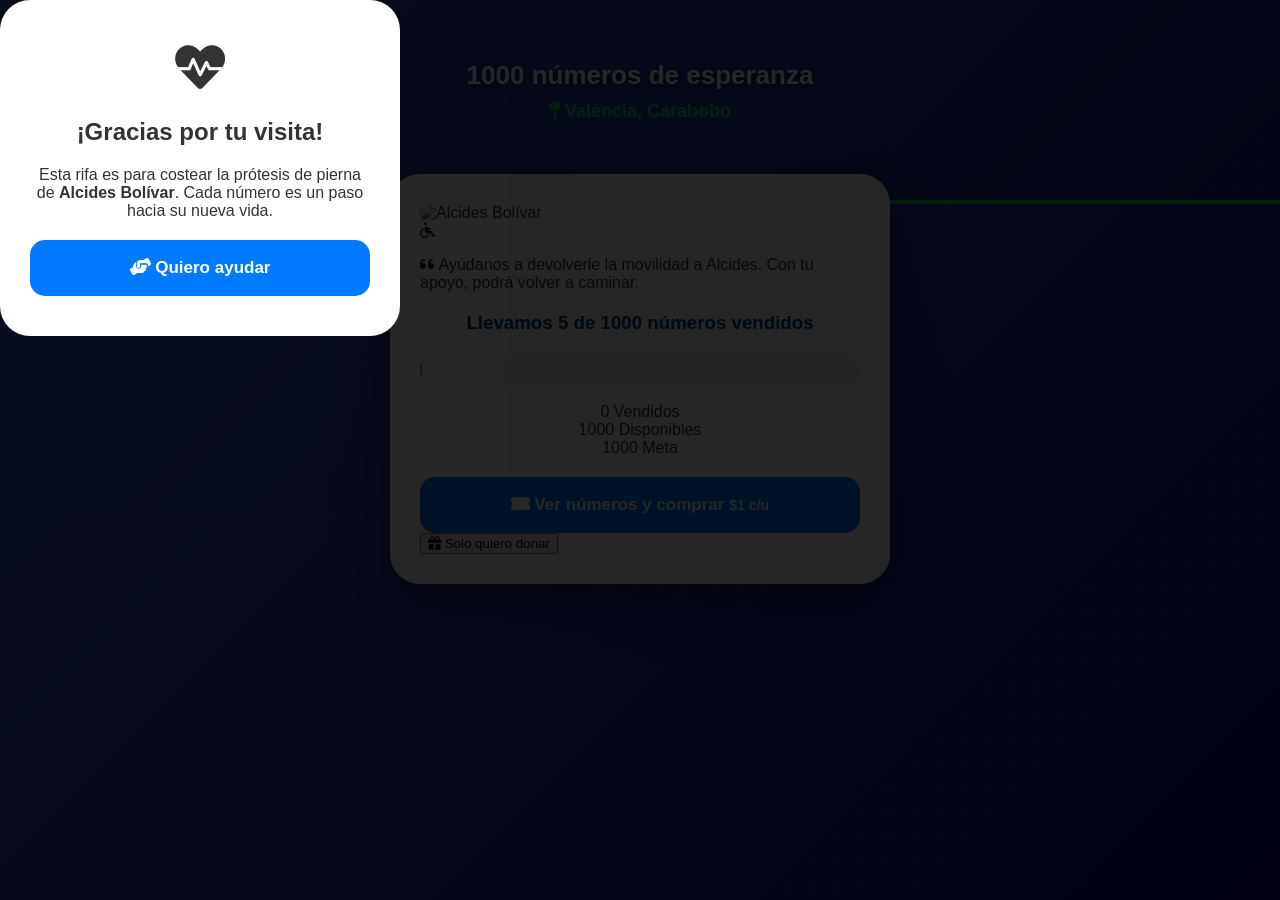
==== commit df492140: "Actualizar index.html" ====
--- a/index.html
+++ b/index.html
@@ -3,79 +3,131 @@
 <head>
     <meta charset="UTF-8">
     <meta name="viewport" content="width=device-width, initial-scale=1.0">
-    <title>Un Paso por la Vida - Inicio</title>
-    <link href="https://fonts.googleapis.com/css2?family=Montserrat:wght@700;800&family=Poppins:wght@400;600&display=swap" rel="stylesheet">
+    <title>Un Paso por la Vida - Ayúdanos a Caminar</title>
+    <!-- Fuentes modernas: Clash Display e Inter -->
+    <link href="https://api.fontshare.com/v2/css?f[]=clash-display@400,500,600,700&f[]=inter@400,500,600,700,800&display=swap" rel="stylesheet">
+    <!-- Font Awesome 6 (iconos) -->
+    <link rel="stylesheet" href="https://cdnjs.cloudflare.com/ajax/libs/font-awesome/6.0.0-beta3/css/all.min.css">
     <link rel="stylesheet" href="style.css">
 </head>
 <body>
 
-    <header class="inicio-header">
-        <h1>1000 números de Esperanza ¡Unidos por mi Prótesis!</h1>
-        <p>Valencia, Carabobo</p>
-    </header>
-
+    <!-- MODAL DE BIENVENIDA MEJORADO -->
     <div id="bienvenida-modal" class="modal-estructura" style="display: flex;">
         <div class="capa-oscura"></div>
-        <div class="tarjeta-mensaje">
-            <div class="icono-corazon">❤️</div>
-            <h2>¡Gracias por visitarnos!</h2>
-            <p>Esta rifa es para costear la prótesis de pierna de <strong>Alcides Bolivar</strong>. Tu apoyo es fundamental.</p>
-            <button class="btn-principal" onclick="cerrarBienvenida()">¡Quiero ayudar!</button>
+        <div class="tarjeta-mensaje glass-effect">
+            <div class="icono-corazon">
+                <i class="fas fa-heart-pulse"></i>
+            </div>
+            <h2>¡Gracias por tu visita!</h2>
+            <p>Esta rifa es para costear la prótesis de pierna de <strong>Alcides Bolívar</strong>. Cada número es un paso hacia su nueva vida.</p>
+            <button class="btn-principal" onclick="cerrarBienvenida()">
+                <i class="fas fa-hands-helping"></i> Quiero ayudar
+            </button>
         </div>
     </div>
 
-    <main class="contenedor-inicio">
+    <!-- HEADER CON EFECTO PARALLAX -->
+    <header class="inicio-header">
+        <div class="header-content">
+            <h1 class="titulo-gigante">1000<span> números de esperanza</span></h1>
+            <p class="ubicacion"><i class="fas fa-map-pin"></i> Valencia, Carabobo</p>
+        </div>
+        <div class="header-overlay"></div>
+    </header>
+
+    <main class="contenedor-inicio glass-card">
+        <!-- SECCIÓN DE FOTO Y HISTORIA -->
         <section class="seccion-foto">
-            <img src="img/beneficiario.png" alt="Campaña Solidaria" class="foto-principal">
+            <div class="foto-wrapper">
+                <img src="img/beneficiario.png" alt="Alcides Bolívar" class="foto-principal">
+                <div class="foto-badge">
+                    <i class="fas fa-wheelchair"></i>
+                </div>
+            </div>
             <div class="historia">
-                <p>Ayúdanos con la prótesis de pierna. Cada número es una nueva oportunidad para volver a caminar.</p>
+                <p class="historia-texto">
+                    <i class="fas fa-quote-left"></i>
+                    Ayúdanos a devolverle la movilidad a Alcides. Con tu apoyo, podrá volver a caminar.
+                </p>
             </div>
         </section>
 
+        <!-- SECCIÓN DE META CON BARRA DE PROGRESO ANIMADA -->
         <section class="meta-progreso">
-            <h3>Progreso de la Rifa</h3>
+            <h3 class="meta-titulo">
+                <i class="fas fa-chart-line"></i> 
+                Progreso de la campaña
+            </h3>
+            
             <div class="barra-fondo">
-                <div class="barra-llena" style="width: 0%;">0%</div> 
+                <div class="barra-llena" id="barra-progreso" style="width: 0%;">0%</div>
             </div>
-            <div class="estadisticas">
-                <p><strong>Vendidos:</strong> 0 números</p>
-                <p><strong>Faltan:</strong> 1000 números</p>
-                <p><strong>Meta:</strong> 1000 números</p>
+            
+            <div class="estadisticas-grid">
+                <div class="stat-card">
+                    <span class="stat-numero" id="vendidos-num">0</span>
+                    <span class="stat-label">Vendidos</span>
+                </div>
+                <div class="stat-card">
+                    <span class="stat-numero" id="faltan-num">1000</span>
+                    <span class="stat-label">Disponibles</span>
+                </div>
+                <div class="stat-card">
+                    <span class="stat-numero">1000</span>
+                    <span class="stat-label">Meta</span>
+                </div>
             </div>
         </section>
 
-        <section class="acciones">
-            <a href="rifa.html" class="btn-principal">🎟️ Ver Números y Comprar</a>
-            <button class="btn-donar" onclick="abrirDonar()">❤️ Solo quiero Donar</button>
+        <!-- BOTONES DE ACCIÓN CON EFECTOS -->
+        <section class="acciones-grid">
+            <a href="rifa.html" class="btn-principal btn-grande">
+                <i class="fas fa-ticket-alt"></i>
+                <span>Ver números y comprar</span>
+                <small>$1 c/u</small>
+            </a>
+            <button class="btn-secundario" onclick="abrirDonar()">
+                <i class="fas fa-gift"></i>
+                <span>Solo quiero donar</span>
+            </button>
         </section>
     </main>
 
+    <!-- MODAL DE DONACIÓN MEJORADO -->
     <div id="modal-donar" class="modal-estructura" style="display: none;">
         <div class="capa-oscura" onclick="cerrarDonar()"></div>
-        <div class="tarjeta-mensaje">
-            <h3>Datos para Donar</h3>
+        <div class="tarjeta-mensaje glass-effect">
+            <h3><i class="fas fa-hand-holding-heart"></i> Datos para donar</h3>
             <div class="datos-banco">
-                <p><strong>PAGO MÓVIL:</strong><br>
-                Banco: 0109 (Mercantil)<br>
-                Cédula: V-15.994.903<br>
-                Teléfono: 04128433443</p>
+                <div class="banco-item">
+                    <i class="fas fa-university"></i>
+                    <div>
+                        <strong>PAGO MÓVIL</strong>
+                        <p>Banco Mercantil (0109)</p>
+                    </div>
+                </div>
+                <div class="banco-item">
+                    <i class="fas fa-id-card"></i>
+                    <div>
+                        <strong>Cédula</strong>
+                        <p>V-15.994.903</p>
+                    </div>
+                </div>
+                <div class="banco-item">
+                    <i class="fas fa-phone-alt"></i>
+                    <div>
+                        <strong>Teléfono</strong>
+                        <p>0412-8433443</p>
+                    </div>
+                </div>
             </div>
-            <button class="btn-cerrar" onclick="cerrarDonar()">Regresar</button>
+            <button class="btn-cerrar" onclick="cerrarDonar()">
+                <i class="fas fa-arrow-left"></i> Regresar
+            </button>
         </div>
     </div>
 
-    <script>
-        function cerrarBienvenida() {
-            document.getElementById('bienvenida-modal').style.display = 'none';
-        }
-
-        function abrirDonar() {
-            document.getElementById('modal-donar').style.display = 'flex';
-        }
-
-        function cerrarDonar() {
-            document.getElementById('modal-donar').style.display = 'none';
-        }
-    </script>
+    <script src="script-inicio.js"></script>
 </body>
-</html>
+</html>
--- a/style.css
+++ b/style.css
@@ -1,11 +1,13 @@
-/* --- CONFIGURACIÓN BASE Y FONDO --- */
-* { box-sizing: border-box; }
+/* --- BASE Y FONDO --- */
+* { 
+    box-sizing: border-box; 
+    font-family: 'Poppins', sans-serif;
+}
 
 body {
     background: linear-gradient(135deg, #4169E1 0%, #000080 100%);
     background-attachment: fixed;
     margin: 0;
-    font-family: 'Open Sans', sans-serif;
     min-height: 100vh;
     color: white;
 }
@@ -16,126 +18,154 @@
     top: 0; left: 0; width: 100%; height: 100%;
     background-image: radial-gradient(rgba(255,255,255,0.1) 1px, transparent 1px);
     background-size: 25px 25px;
-    z-index: -1; 
+    z-index: -1;
 }
 
 /* --- HEADER --- */
 .inicio-header { 
-    padding: 50px 20px; 
-    background: rgba(0, 0, 0, 0.25); 
-    border-bottom: 4px solid #25d366; 
+    padding: 60px 20px; 
     text-align: center;
+    background: rgba(0, 0, 0, 0.2);
+    border-bottom: 4px solid #25d366;
 }
 
 .inicio-header h1 {
+    font-family: 'Montserrat', sans-serif;
+    font-weight: 800;
+    font-size: 26px;
     margin: 0;
-    font-family: 'Montserrat', sans-serif;
-    font-size: 28px;
-    color: #ffffff;
-    text-shadow: 2px 2px 5px rgba(0,0,0,0.5);
+    text-shadow: 2px 2px 10px rgba(0,0,0,0.5);
 }
 
 .inicio-header p {
+    color: #25d366;
+    font-weight: 600;
     font-size: 18px;
-    font-weight: 600;
-    color: #25d366;
+    margin-top: 10px;
 }
 
-/* --- TARJETA BLANCA --- */
+/* --- TARJETA PRINCIPAL --- */
 .contenedor-inicio {
-    background: rgba(255, 255, 255, 0.98); 
+    background: rgba(255, 255, 255, 0.98);
     border-radius: 30px;
     padding: 30px;
-    margin: -20px auto 40px;
+    margin: -30px auto 50px;
     max-width: 500px;
     width: 90%;
-    box-shadow: 0 20px 40px rgba(0,0,0,0.5);
+    box-shadow: 0 20px 50px rgba(0,0,0,0.5);
     color: #333;
+    position: relative;
+    z-index: 10;
 }
 
 .foto-principal {
     width: 100%;
-    max-width: 450px;
-    height: auto;
     border-radius: 20px;
-    display: block;
-    margin: 0 auto 20px;
     transition: transform 0.3s ease;
     cursor: pointer;
 }
 
-.foto-principal:hover {
-    transform: scale(1.05);
+.foto-principal:hover { transform: scale(1.04); }
+
+/* --- PROGRESO Y STATS --- */
+.meta-progreso { text-align: center; margin-top: 20px; }
+
+.meta-progreso h3 { font-family: 'Montserrat', sans-serif; color: #00416A; }
+
+.barra-fondo {
+    background: #eee;
+    height: 35px;
+    border-radius: 20px;
+    overflow: hidden;
+    margin-bottom: 15px;
 }
 
-/* --- BOTONES Y MODALES --- */
-.btn-principal { 
-    display: block; 
-    background: #007bff; 
-    color: white; 
-    text-decoration: none; 
-    padding: 20px; 
-    border-radius: 15px; 
-    font-family: 'Montserrat', sans-serif;
-    font-size: 18px; 
-    text-align: center;
-    margin-bottom: 15px; 
+.barra-llena {
+    background: linear-gradient(90deg, #25d366, #128c7e);
+    height: 100%;
+    color: white;
+    display: flex;
+    align-items: center;
+    justify-content: center;
+    font-weight: bold;
 }
 
-.btn-donar { 
-    background: #fff0f0; 
-    color: #d63031; 
-    border: 2px dashed #ff7675; 
-    padding: 16px; 
-    width: 100%; 
-    border-radius: 15px; 
+.estadisticas p { margin: 5px 0; font-size: 15px; color: #555; }
+
+/* --- BOTONES --- */
+.btn-principal {
+    display: block;
+    background: #007bff;
+    color: white !important;
+    text-decoration: none;
+    padding: 18px;
+    border-radius: 15px;
     font-family: 'Montserrat', sans-serif;
-    font-weight: 700; 
+    font-weight: 700;
+    text-align: center;
+    border: none;
+    width: 100%;
+    font-size: 17px;
+    margin-top: 20px;
     cursor: pointer;
 }
 
-.modal-estructura { 
-    display: none; 
-    position: fixed; 
-    top: 0; left: 0; 
-    width: 100%; height: 100%; 
-    z-index: 9999; 
+.btn-donar {
+    background: #fff0f0;
+    color: #d63031;
+    border: 2px dashed #ff7675;
+    padding: 16px;
+    width: 100%;
+    border-radius: 15px;
+    font-family: 'Montserrat', sans-serif;
+    font-weight: 700;
+    margin-top: 15px;
+    cursor: pointer;
 }
 
-.capa-oscura { 
-    position: absolute; 
-    width: 100%; height: 100%; 
-    background: rgba(0,0,0,0.8); 
+/* --- MODALES --- */
+.modal-estructura {
+    position: fixed;
+    top: 0; left: 0; width: 100%; height: 100%;
+    z-index: 10000;
+    display: none; /* JS controla esto */
+    align-items: center;
+    justify-content: center;
 }
 
-.tarjeta-donacion { 
-    position: relative; 
-    top: 50%; left: 50%; 
-    transform: translate(-50%, -50%); 
-    background: white; 
-    padding: 30px; 
-    border-radius: 25px; 
-    width: 85%; 
-    max-width: 400px; 
+.capa-oscura {
+    position: absolute;
+    width: 100%; height: 100%;
+    background: rgba(0,0,0,0.85);
+}
+
+.tarjeta-mensaje {
+    position: relative;
+    background: white;
+    padding: 40px 30px;
+    border-radius: 30px;
+    width: 85%;
+    max-width: 400px;
     text-align: center;
     color: #333;
 }
 
-.datos-banco { 
-    background: #f1f3f5; 
-    padding: 15px; 
-    border-radius: 12px; 
-    margin: 20px 0; 
-    text-align: left; 
+.icono-corazon { font-size: 50px; margin-bottom: 10px; }
+
+.datos-banco {
+    background: #f8f9fa;
+    padding: 15px;
+    border-radius: 15px;
     border-left: 5px solid #007bff;
+    text-align: left;
+    margin-bottom: 20px;
 }
 
-.btn-cerrar-modal {
-    background: #333;
-    color: white;
+.btn-cerrar {
+    background: #eee;
     border: none;
-    padding: 12px 25px;
+    padding: 10px 20px;
     border-radius: 10px;
+    font-weight: 700;
     cursor: pointer;
-    font-weight: bold;
 }
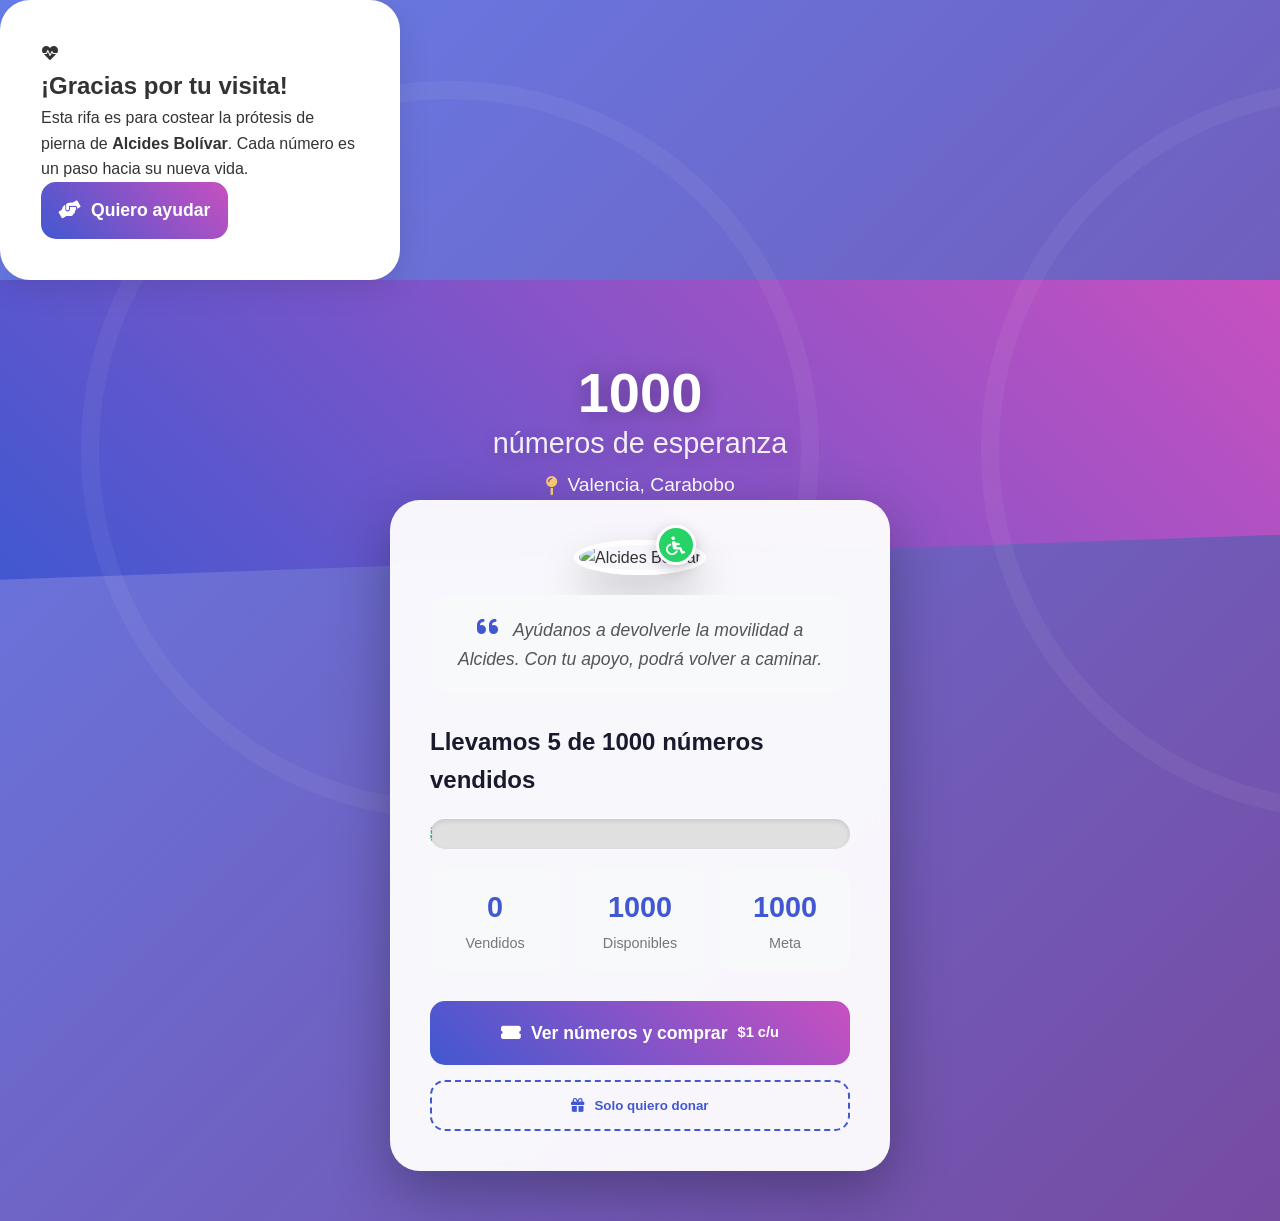
==== commit 381379d9: "Actualizar index.html" ====
--- a/index.html
+++ b/index.html
@@ -4,17 +4,16 @@
     <meta charset="UTF-8">
     <meta name="viewport" content="width=device-width, initial-scale=1.0">
     <title>Un Paso por la Vida - Ayúdanos a Caminar</title>
-    <!-- Fuentes modernas: Clash Display e Inter -->
+    <!-- Fuentes modernas -->
     <link href="https://api.fontshare.com/v2/css?f[]=clash-display@400,500,600,700&f[]=inter@400,500,600,700,800&display=swap" rel="stylesheet">
-    <!-- Font Awesome 6 (iconos) -->
+    <!-- Font Awesome -->
     <link rel="stylesheet" href="https://cdnjs.cloudflare.com/ajax/libs/font-awesome/6.0.0-beta3/css/all.min.css">
     <link rel="stylesheet" href="style.css">
 </head>
 <body>
 
-    <!-- MODAL DE BIENVENIDA MEJORADO -->
-    <div id="bienvenida-modal" class="modal-estructura" style="display: flex;">
-        <div class="capa-oscura"></div>
+    <!-- MODAL DE BIENVENIDA EN ESQUINA -->
+    <div id="bienvenida-modal" class="modal-esquina">
         <div class="tarjeta-mensaje glass-effect">
             <div class="icono-corazon">
                 <i class="fas fa-heart-pulse"></i>
@@ -27,7 +26,7 @@
         </div>
     </div>
 
-    <!-- HEADER CON EFECTO PARALLAX -->
+    <!-- HEADER -->
     <header class="inicio-header">
         <div class="header-content">
             <h1 class="titulo-gigante">1000<span> números de esperanza</span></h1>
@@ -37,7 +36,7 @@
     </header>
 
     <main class="contenedor-inicio glass-card">
-        <!-- SECCIÓN DE FOTO Y HISTORIA -->
+        <!-- SECCIÓN DE FOTO -->
         <section class="seccion-foto">
             <div class="foto-wrapper">
                 <img src="img/beneficiario.png" alt="Alcides Bolívar" class="foto-principal">
@@ -53,7 +52,7 @@
             </div>
         </section>
 
-        <!-- SECCIÓN DE META CON BARRA DE PROGRESO ANIMADA -->
+        <!-- BARRA DE PROGRESO -->
         <section class="meta-progreso">
             <h3 class="meta-titulo">
                 <i class="fas fa-chart-line"></i> 
@@ -80,7 +79,7 @@
             </div>
         </section>
 
-        <!-- BOTONES DE ACCIÓN CON EFECTOS -->
+        <!-- BOTONES -->
         <section class="acciones-grid">
             <a href="rifa.html" class="btn-principal btn-grande">
                 <i class="fas fa-ticket-alt"></i>
@@ -94,7 +93,7 @@
         </section>
     </main>
 
-    <!-- MODAL DE DONACIÓN MEJORADO -->
+    <!-- MODAL DE DONACIÓN -->
     <div id="modal-donar" class="modal-estructura" style="display: none;">
         <div class="capa-oscura" onclick="cerrarDonar()"></div>
         <div class="tarjeta-mensaje glass-effect">
--- a/style.css
+++ b/style.css
@@ -1,171 +1,704 @@
-/* --- BASE Y FONDO --- */
-* { 
-    box-sizing: border-box; 
-    font-family: 'Poppins', sans-serif;
-}
-
-body {
-    background: linear-gradient(135deg, #4169E1 0%, #000080 100%);
-    background-attachment: fixed;
-    margin: 0;
-    min-height: 100vh;
-    color: white;
-}
-
-body::before {
-    content: "";
-    position: fixed;
-    top: 0; left: 0; width: 100%; height: 100%;
-    background-image: radial-gradient(rgba(255,255,255,0.1) 1px, transparent 1px);
-    background-size: 25px 25px;
-    z-index: -1;
-}
-
-/* --- HEADER --- */
-.inicio-header { 
-    padding: 60px 20px; 
-    text-align: center;
-    background: rgba(0, 0, 0, 0.2);
-    border-bottom: 4px solid #25d366;
-}
-
-.inicio-header h1 {
-    font-family: 'Montserrat', sans-serif;
-    font-weight: 800;
-    font-size: 26px;
-    margin: 0;
-    text-shadow: 2px 2px 10px rgba(0,0,0,0.5);
-}
-
-.inicio-header p {
-    color: #25d366;
-    font-weight: 600;
-    font-size: 18px;
-    margin-top: 10px;
-}
-
-/* --- TARJETA PRINCIPAL --- */
-.contenedor-inicio {
-    background: rgba(255, 255, 255, 0.98);
-    border-radius: 30px;
-    padding: 30px;
-    margin: -30px auto 50px;
-    max-width: 500px;
-    width: 90%;
-    box-shadow: 0 20px 50px rgba(0,0,0,0.5);
-    color: #333;
-    position: relative;
-    z-index: 10;
-}
-
-.foto-principal {
-    width: 100%;
-    border-radius: 20px;
-    transition: transform 0.3s ease;
-    cursor: pointer;
-}
-
-.foto-principal:hover { transform: scale(1.04); }
-
-/* --- PROGRESO Y STATS --- */
-.meta-progreso { text-align: center; margin-top: 20px; }
-
-.meta-progreso h3 { font-family: 'Montserrat', sans-serif; color: #00416A; }
-
-.barra-fondo {
-    background: #eee;
-    height: 35px;
-    border-radius: 20px;
-    overflow: hidden;
-    margin-bottom: 15px;
-}
-
-.barra-llena {
-    background: linear-gradient(90deg, #25d366, #128c7e);
-    height: 100%;
-    color: white;
-    display: flex;
-    align-items: center;
-    justify-content: center;
-    font-weight: bold;
-}
-
-.estadisticas p { margin: 5px 0; font-size: 15px; color: #555; }
-
-/* --- BOTONES --- */
-.btn-principal {
-    display: block;
-    background: #007bff;
-    color: white !important;
-    text-decoration: none;
-    padding: 18px;
-    border-radius: 15px;
-    font-family: 'Montserrat', sans-serif;
-    font-weight: 700;
-    text-align: center;
-    border: none;
-    width: 100%;
-    font-size: 17px;
-    margin-top: 20px;
-    cursor: pointer;
-}
-
-.btn-donar {
-    background: #fff0f0;
-    color: #d63031;
-    border: 2px dashed #ff7675;
-    padding: 16px;
-    width: 100%;
-    border-radius: 15px;
-    font-family: 'Montserrat', sans-serif;
-    font-weight: 700;
-    margin-top: 15px;
-    cursor: pointer;
-}
-
-/* --- MODALES --- */
-.modal-estructura {
-    position: fixed;
-    top: 0; left: 0; width: 100%; height: 100%;
-    z-index: 10000;
-    display: none; /* JS controla esto */
-    align-items: center;
-    justify-content: center;
-}
-
-.capa-oscura {
-    position: absolute;
-    width: 100%; height: 100%;
-    background: rgba(0,0,0,0.85);
-}
-
-.tarjeta-mensaje {
-    position: relative;
-    background: white;
-    padding: 40px 30px;
-    border-radius: 30px;
-    width: 85%;
-    max-width: 400px;
-    text-align: center;
-    color: #333;
-}
-
-.icono-corazon { font-size: 50px; margin-bottom: 10px; }
-
-.datos-banco {
-    background: #f8f9fa;
-    padding: 15px;
-    border-radius: 15px;
-    border-left: 5px solid #007bff;
-    text-align: left;
-    margin-bottom: 20px;
-}
-
-.btn-cerrar {
-    background: #eee;
-    border: none;
-    padding: 10px 20px;
-    border-radius: 10px;
-    font-weight: 700;
-    cursor: pointer;
-}
+/* ===== VARIABLES Y RESET ===== */
+:root {
+    --primary: #4158D0;
+    --secondary: #C850C0;
+    --accent: #FFCC70;
+    --success: #25d366;
+    --danger: #ff6b6b;
+    --dark: #1a1a2e;
+    --light: #f9f9f9;
+    --glass-bg: rgba(255, 255, 255, 0.15);
+    --glass-border: rgba(255, 255, 255, 0.2);
+}
+
+* {
+    margin: 0;
+    padding: 0;
+    box-sizing: border-box;
+}
+
+body {
+    font-family: 'Inter', sans-serif;
+    background: linear-gradient(135deg, #667eea 0%, #764ba2 100%);
+    min-height: 100vh;
+    color: #333;
+    line-height: 1.6;
+    position: relative;
+}
+
+body::before {
+    content: '';
+    position: fixed;
+    top: 0;
+    left: 0;
+    width: 100%;
+    height: 100%;
+    background: url('data:image/svg+xml,<svg xmlns="http://www.w3.org/2000/svg" viewBox="0 0 100 100"><circle cx="50" cy="50" r="40" fill="none" stroke="rgba(255,255,255,0.05)" stroke-width="2"/></svg>') repeat;
+    pointer-events: none;
+    z-index: 0;
+}
+
+/* ===== UTILIDADES ===== */
+.glass-effect {
+    background: var(--glass-bg);
+    backdrop-filter: blur(10px);
+    border: 1px solid var(--glass-border);
+    box-shadow: 0 8px 32px rgba(0, 0, 0, 0.1);
+}
+
+.glass-card {
+    background: rgba(255, 255, 255, 0.95);
+    backdrop-filter: blur(10px);
+    border-radius: 30px;
+    box-shadow: 0 20px 60px rgba(0, 0, 0, 0.3);
+}
+
+/* ===== HEADER INICIO ===== */
+.inicio-header {
+    position: relative;
+    height: 300px;
+    display: flex;
+    align-items: center;
+    justify-content: center;
+    text-align: center;
+    overflow: hidden;
+}
+
+.inicio-header::before {
+    content: '';
+    position: absolute;
+    top: 0;
+    left: 0;
+    width: 100%;
+    height: 100%;
+    background: linear-gradient(45deg, var(--primary), var(--secondary));
+    clip-path: polygon(0 0, 100% 0, 100% 85%, 0 100%);
+    z-index: -1;
+}
+
+.header-content {
+    position: relative;
+    z-index: 2;
+    color: white;
+    animation: fadeInUp 1s ease;
+}
+
+.titulo-gigante {
+    font-family: 'Clash Display', sans-serif;
+    font-size: 3.5rem;
+    font-weight: 700;
+    line-height: 1.2;
+    margin-bottom: 10px;
+    text-shadow: 2px 2px 20px rgba(0,0,0,0.3);
+}
+
+.titulo-gigante span {
+    display: block;
+    font-size: 1.8rem;
+    font-weight: 400;
+    opacity: 0.9;
+}
+
+.ubicacion {
+    font-size: 1.2rem;
+    display: flex;
+    align-items: center;
+    justify-content: center;
+    gap: 10px;
+}
+
+.ubicacion i {
+    color: var(--accent);
+}
+
+/* ===== CONTENEDOR PRINCIPAL ===== */
+.contenedor-inicio {
+    max-width: 500px;
+    margin: -80px auto 50px;
+    padding: 40px;
+    position: relative;
+    z-index: 10;
+}
+
+/* ===== FOTO CON EFECTO ===== */
+.seccion-foto {
+    text-align: center;
+    margin-bottom: 30px;
+}
+
+.foto-wrapper {
+    position: relative;
+    display: inline-block;
+}
+
+.foto-principal {
+    width: 200px;
+    height: 200px;
+    border-radius: 50%;
+    object-fit: cover;
+    border: 5px solid white;
+    box-shadow: 0 20px 40px rgba(0,0,0,0.2);
+    transition: transform 0.5s cubic-bezier(0.175, 0.885, 0.32, 1.275);
+}
+
+.foto-principal:hover {
+    transform: scale(1.05) rotate(5deg);
+}
+
+.foto-badge {
+    position: absolute;
+    bottom: 10px;
+    right: 10px;
+    background: var(--success);
+    color: white;
+    width: 40px;
+    height: 40px;
+    border-radius: 50%;
+    display: flex;
+    align-items: center;
+    justify-content: center;
+    font-size: 1.2rem;
+    border: 3px solid white;
+    box-shadow: 0 5px 15px rgba(0,0,0,0.2);
+}
+
+.historia-texto {
+    font-size: 1.1rem;
+    color: #555;
+    padding: 20px;
+    background: #f8f9fa;
+    border-radius: 20px;
+    margin-top: 20px;
+    position: relative;
+    font-style: italic;
+}
+
+.historia-texto i {
+    color: var(--primary);
+    margin-right: 10px;
+    font-size: 1.5rem;
+}
+
+/* ===== BARRA DE PROGRESO ===== */
+.meta-progreso {
+    margin: 30px 0;
+}
+
+.meta-titulo {
+    font-family: 'Clash Display', sans-serif;
+    font-size: 1.5rem;
+    color: var(--dark);
+    margin-bottom: 20px;
+    display: flex;
+    align-items: center;
+    gap: 10px;
+}
+
+.barra-fondo {
+    height: 30px;
+    background: #e0e0e0;
+    border-radius: 50px;
+    overflow: hidden;
+    margin-bottom: 20px;
+    box-shadow: inset 0 2px 5px rgba(0,0,0,0.1);
+}
+
+.barra-llena {
+    height: 100%;
+    background: linear-gradient(90deg, var(--success), #128C7E);
+    color: white;
+    display: flex;
+    align-items: center;
+    justify-content: center;
+    font-weight: bold;
+    font-size: 0.9rem;
+    transition: width 1s ease;
+    position: relative;
+    overflow: hidden;
+}
+
+.barra-llena::after {
+    content: '';
+    position: absolute;
+    top: 0;
+    left: 0;
+    right: 0;
+    bottom: 0;
+    background: linear-gradient(90deg, transparent, rgba(255,255,255,0.3), transparent);
+    animation: shine 2s infinite;
+}
+
+@keyframes shine {
+    0% { transform: translateX(-100%); }
+    100% { transform: translateX(100%); }
+}
+
+.estadisticas-grid {
+    display: grid;
+    grid-template-columns: repeat(3, 1fr);
+    gap: 15px;
+}
+
+.stat-card {
+    background: #f8f9fa;
+    padding: 15px;
+    border-radius: 15px;
+    text-align: center;
+    transition: transform 0.3s ease;
+}
+
+.stat-card:hover {
+    transform: translateY(-5px);
+}
+
+.stat-numero {
+    display: block;
+    font-family: 'Clash Display', sans-serif;
+    font-size: 1.8rem;
+    font-weight: 700;
+    color: var(--primary);
+}
+
+.stat-label {
+    font-size: 0.9rem;
+    color: #777;
+}
+
+/* ===== BOTONES ===== */
+.acciones-grid {
+    display: grid;
+    gap: 15px;
+    margin-top: 30px;
+}
+
+.btn-principal {
+    background: linear-gradient(45deg, var(--primary), var(--secondary));
+    color: white;
+    border: none;
+    padding: 18px;
+    border-radius: 15px;
+    font-family: 'Clash Display', sans-serif;
+    font-weight: 600;
+    font-size: 1.1rem;
+    cursor: pointer;
+    display: flex;
+    align-items: center;
+    justify-content: center;
+    gap: 10px;
+    text-decoration: none;
+    transition: all 0.3s ease;
+    position: relative;
+    overflow: hidden;
+}
+
+.btn-principal::before {
+    content: '';
+    position: absolute;
+    top: 50%;
+    left: 50%;
+    width: 0;
+    height: 0;
+    border-radius: 50%;
+    background: rgba(255,255,255,0.3);
+    transform: translate(-50%, -50%);
+    transition: width 0.6s, height 0.6s;
+}
+
+.btn-principal:hover::before {
+    width: 300px;
+    height: 300px;
+}
+
+.btn-principal:hover {
+    transform: translateY(-3px);
+    box-shadow: 0 10px 30px rgba(65, 88, 208, 0.4);
+}
+
+.btn-secundario {
+    background: transparent;
+    border: 2px dashed var(--primary);
+    color: var(--primary);
+    padding: 16px;
+    border-radius: 15px;
+    font-weight: 600;
+    cursor: pointer;
+    display: flex;
+    align-items: center;
+    justify-content: center;
+    gap: 10px;
+    transition: all 0.3s ease;
+}
+
+.btn-secundario:hover {
+    background: var(--primary);
+    color: white;
+    border: 2px solid var(--primary);
+}
+
+/* ===== MODALES ===== */
+.modal-estructura {
+    position: fixed;
+    top: 0;
+    left: 0;
+    width: 100%;
+    height: 100%;
+    display: flex;
+    align-items: center;
+    justify-content: center;
+    z-index: 10000;
+    animation: fadeIn 0.3s ease;
+}
+
+.capa-oscura {
+    position: absolute;
+    width: 100%;
+    height: 100%;
+    background: rgba(0, 0, 0, 0.7);
+    backdrop-filter: blur(5px);
+}
+
+.tarjeta-mensaje {
+    position: relative;
+    max-width: 400px;
+    width: 90%;
+    padding: 40px;
+    border-radius: 30px;
+    background: white;
+    animation: slideUp 0.4s ease;
+}
+
+/* ===== PÁGINA RIFA ===== */
+.pagina-rifa {
+    background: linear-gradient(135deg, #1a1a2e 0%, #16213e 100%);
+    color: white;
+}
+
+.rifa-header {
+    padding: 30px;
+    position: relative;
+}
+
+.header-top {
+    display: flex;
+    justify-content: space-between;
+    align-items: center;
+    margin-bottom: 30px;
+}
+
+.btn-volver {
+    color: white;
+    text-decoration: none;
+    display: flex;
+    align-items: center;
+    gap: 10px;
+    padding: 10px 20px;
+    background: rgba(255,255,255,0.1);
+    border-radius: 50px;
+    transition: all 0.3s ease;
+}
+
+.btn-volver:hover {
+    background: rgba(255,255,255,0.2);
+    transform: translateX(-5px);
+}
+
+.precio-destacado {
+    text-align: right;
+}
+
+.precio-dolar {
+    font-family: 'Clash Display', sans-serif;
+    font-size: 2rem;
+    font-weight: 700;
+    background: linear-gradient(45deg, #FFCC70, #FF8C00);
+    -webkit-background-clip: text;
+    -webkit-text-fill-color: transparent;
+    display: block;
+}
+
+.precio-bsf {
+    font-size: 0.9rem;
+    opacity: 0.8;
+}
+
+.rifa-titulo {
+    font-family: 'Clash Display', sans-serif;
+    font-size: 2.2rem;
+    text-align: center;
+    margin-bottom: 30px;
+    display: flex;
+    align-items: center;
+    justify-content: center;
+    gap: 15px;
+}
+
+.rifa-titulo i {
+    color: #FFCC70;
+    font-size: 1.8rem;
+}
+
+/* ===== BUSCADOR ===== */
+.buscador-wrapper {
+    position: relative;
+    max-width: 400px;
+    margin: 0 auto 20px;
+}
+
+.buscador-wrapper i {
+    position: absolute;
+    left: 20px;
+    top: 50%;
+    transform: translateY(-50%);
+    color: #999;
+}
+
+#buscador {
+    width: 100%;
+    padding: 18px 18px 18px 50px;
+    border: none;
+    border-radius: 50px;
+    background: rgba(255,255,255,0.1);
+    color: white;
+    font-size: 1rem;
+    border: 2px solid transparent;
+    transition: all 0.3s ease;
+}
+
+#buscador:focus {
+    outline: none;
+    border-color: var(--success);
+    background: rgba(255,255,255,0.15);
+}
+
+#buscador::placeholder {
+    color: rgba(255,255,255,0.5);
+}
+
+/* ===== LEYENDAS ===== */
+.estado-leyendas {
+    display: flex;
+    justify-content: center;
+    gap: 30px;
+    margin: 30px 0;
+}
+
+.leyenda {
+    display: flex;
+    align-items: center;
+    gap: 8px;
+}
+
+.cuadro {
+    width: 20px;
+    height: 20px;
+    border-radius: 6px;
+}
+
+.cuadro.disponible {
+    background: white;
+    box-shadow: 0 0 15px rgba(255,255,255,0.3);
+}
+
+.cuadro.vendido {
+    background: #ff6b6b;
+    opacity: 0.5;
+}
+
+.cuadro.seleccionado {
+    background: var(--success);
+}
+
+/* ===== GRID DE NÚMEROS ===== */
+.numeros-grid {
+    display: grid;
+    grid-template-columns: repeat(auto-fill, minmax(90px, 1fr));
+    gap: 15px;
+    padding: 30px;
+    max-width: 1200px;
+    margin: 0 auto;
+}
+
+.numero {
+    aspect-ratio: 1;
+    background: rgba(255, 255, 255, 0.1);
+    border: 2px solid rgba(255, 255, 255, 0.2);
+    border-radius: 15px;
+    display: flex;
+    align-items: center;
+    justify-content: center;
+    font-size: 1.5rem;
+    font-weight: 700;
+    font-family: 'Clash Display', sans-serif;
+    color: white;
+    cursor: pointer;
+    transition: all 0.3s cubic-bezier(0.175, 0.885, 0.32, 1.275);
+    position: relative;
+    overflow: hidden;
+}
+
+.numero::before {
+    content: '';
+    position: absolute;
+    top: 0;
+    left: -100%;
+    width: 100%;
+    height: 100%;
+    background: linear-gradient(90deg, transparent, rgba(255,255,255,0.2), transparent);
+    transition: left 0.5s;
+}
+
+.numero:hover::before {
+    left: 100%;
+}
+
+.numero:hover {
+    transform: translateY(-5px) scale(1.05);
+    border-color: var(--success);
+    box-shadow: 0 10px 30px rgba(37, 211, 102, 0.3);
+}
+
+.numero.vendido {
+    background: rgba(255, 107, 107, 0.3);
+    border-color: rgba(255, 107, 107, 0.5);
+    color: rgba(255,255,255,0.5);
+    cursor: not-allowed;
+    filter: grayscale(0.5);
+}
+
+.numero.vendido:hover {
+    transform: none;
+    border-color: rgba(255, 107, 107, 0.5);
+    box-shadow: none;
+}
+
+.numero.seleccionado {
+    background: var(--success);
+    border-color: white;
+    box-shadow: 0 0 30px var(--success);
+}
+
+/* ===== MODAL DE PAGO ===== */
+.pago-card {
+    max-width: 450px;
+}
+
+.pago-header {
+    text-align: center;
+    margin-bottom: 20px;
+}
+
+.pago-header i {
+    font-size: 4rem;
+    color: var(--success);
+}
+
+.numero-seleccionado-grande {
+    font-family: 'Clash Display', sans-serif;
+    font-size: 5rem;
+    font-weight: 800;
+    background: linear-gradient(45deg, var(--primary), var(--secondary));
+    -webkit-background-clip: text;
+    -webkit-text-fill-color: transparent;
+    line-height: 1;
+    margin: 10px 0;
+}
+
+.detalles-banco {
+    background: #f8f9fa;
+    border-radius: 20px;
+    padding: 20px;
+    margin: 20px 0;
+}
+
+.detalles-banco h4 {
+    color: var(--dark);
+    margin-bottom: 15px;
+    display: flex;
+    align-items: center;
+    gap: 10px;
+}
+
+.banco-grid {
+    display: grid;
+    gap: 12px;
+}
+
+.banco-row {
+    display: flex;
+    justify-content: space-between;
+    align-items: center;
+    padding: 8px 0;
+    border-bottom: 1px solid #e0e0e0;
+}
+
+.banco-row.total {
+    border-bottom: none;
+    font-size: 1.2rem;
+    margin-top: 10px;
+    padding-top: 15px;
+    border-top: 2px solid var(--primary);
+}
+
+.pago-acciones {
+    display: grid;
+    gap: 10px;
+}
+
+/* ===== ANIMACIONES ===== */
+@keyframes fadeIn {
+    from { opacity: 0; }
+    to { opacity: 1; }
+}
+
+@keyframes fadeInUp {
+    from {
+        opacity: 0;
+        transform: translateY(30px);
+    }
+    to {
+        opacity: 1;
+        transform: translateY(0);
+    }
+}
+
+@keyframes slideUp {
+    from {
+        opacity: 0;
+        transform: translateY(50px);
+    }
+    to {
+        opacity: 1;
+        transform: translateY(0);
+    }
+}
+
+/* ===== RESPONSIVE ===== */
+@media (max-width: 768px) {
+    .titulo-gigante {
+        font-size: 2.5rem;
+    }
+    
+    .titulo-gigante span {
+        font-size: 1.3rem;
+    }
+    
+    .rifa-titulo {
+        font-size: 1.8rem;
+    }
+    
+    .numeros-grid {
+        grid-template-columns: repeat(auto-fill, minmax(70px, 1fr));
+        gap: 10px;
+        padding: 20px;
+    }
+    
+    .numero {
+        font-size: 1.2rem;
+    }
+    
+    .estado-leyendas {
+        flex-direction: column;
+        align-items: flex-start;
+        padding-left: 30px;
+    }
+}
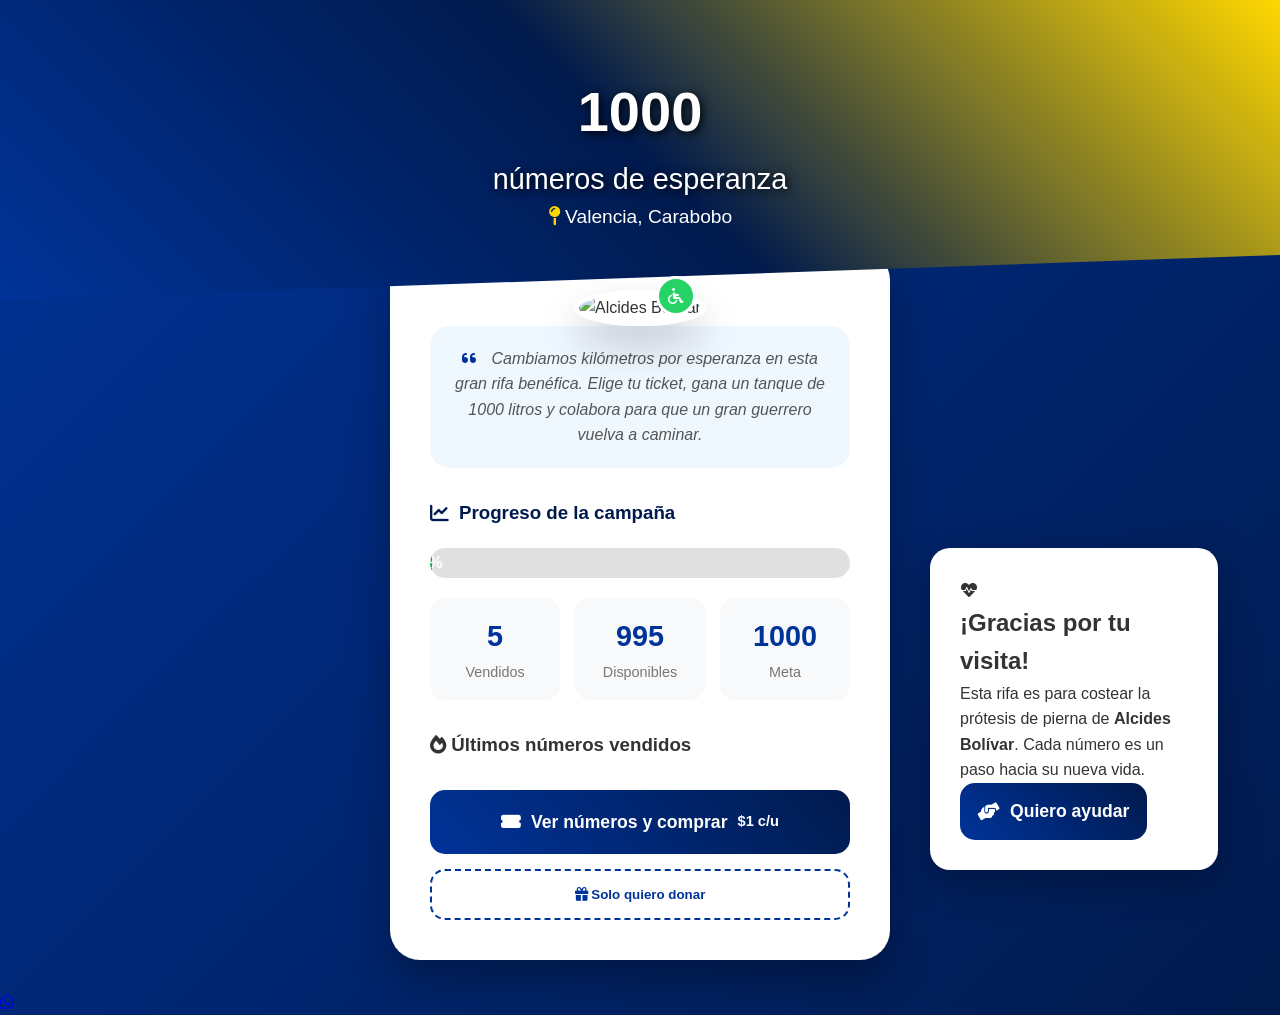
==== commit f7befca2: "Update index.html" ====
--- a/index.html
+++ b/index.html
@@ -8,10 +8,10 @@
     <link href="https://api.fontshare.com/v2/css?f[]=clash-display@400,500,600,700&f[]=inter@400,500,600,700,800&display=swap" rel="stylesheet">
     <!-- Font Awesome -->
     <link rel="stylesheet" href="https://cdnjs.cloudflare.com/ajax/libs/font-awesome/6.0.0-beta3/css/all.min.css">
+    <!-- CSS principal -->
     <link rel="stylesheet" href="style.css">
 </head>
 <body>
-
     <!-- MODAL DE BIENVENIDA EN ESQUINA -->
     <div id="bienvenida-modal" class="modal-esquina">
         <div class="tarjeta-mensaje glass-effect">
@@ -32,7 +32,6 @@
             <h1 class="titulo-gigante">1000<span> números de esperanza</span></h1>
             <p class="ubicacion"><i class="fas fa-map-pin"></i> Valencia, Carabobo</p>
         </div>
-        <div class="header-overlay"></div>
     </header>
 
     <main class="contenedor-inicio glass-card">
@@ -47,7 +46,7 @@
             <div class="historia">
                 <p class="historia-texto">
                     <i class="fas fa-quote-left"></i>
-                    Ayúdanos a devolverle la movilidad a Alcides. Con tu apoyo, podrá volver a caminar.
+                    Cambiamos kilómetros por esperanza en esta gran rifa benéfica. Elige tu ticket, gana un tanque de 1000 litros y colabora para que un gran guerrero vuelva a caminar.
                 </p>
             </div>
         </section>
@@ -55,14 +54,11 @@
         <!-- BARRA DE PROGRESO -->
         <section class="meta-progreso">
             <h3 class="meta-titulo">
-                <i class="fas fa-chart-line"></i> 
-                Progreso de la campaña
+                <i class="fas fa-chart-line"></i> Progreso de la campaña
             </h3>
-            
             <div class="barra-fondo">
                 <div class="barra-llena" id="barra-progreso" style="width: 0%;">0%</div>
             </div>
-            
             <div class="estadisticas-grid">
                 <div class="stat-card">
                     <span class="stat-numero" id="vendidos-num">0</span>
@@ -77,6 +73,12 @@
                     <span class="stat-label">Meta</span>
                 </div>
             </div>
+        </section>
+
+        <!-- ÚLTIMOS NÚMEROS VENDIDOS (NUEVO) -->
+        <section class="ultimos-vendidos">
+            <h3><i class="fas fa-fire"></i> Últimos números vendidos</h3>
+            <div id="lista-ultimos" class="ultimos-grid"></div>
         </section>
 
         <!-- BOTONES -->
@@ -127,6 +129,13 @@
         </div>
     </div>
 
+    <!-- BOTÓN FLOTANTE DE WHATSAPP -->
+    <a href="https://wa.me/584122415696?text=Hola%2C%20tengo%20una%20consulta%20sobre%20la%20rifa" 
+       class="whatsapp-float" target="_blank">
+        <i class="fab fa-whatsapp"></i>
+    </a>
+
+    <!-- Script de inicio -->
     <script src="script-inicio.js"></script>
 </body>
-</html>+</html>
--- a/style.css
+++ b/style.css
@@ -1,14 +1,11 @@
-/* ===== VARIABLES Y RESET ===== */
 :root {
-    --primary: #4158D0;
-    --secondary: #C850C0;
-    --accent: #FFCC70;
+    --primary: #003399;        /* Azul Rey */
+    --secondary: #001a4d;       /* Azul Marino */
+    --accent: #FFD700;          /* Amarillo */
     --success: #25d366;
     --danger: #ff6b6b;
-    --dark: #1a1a2e;
-    --light: #f9f9f9;
-    --glass-bg: rgba(255, 255, 255, 0.15);
-    --glass-border: rgba(255, 255, 255, 0.2);
+    --dark: #001a4d;
+    --light: #f0f8ff;
 }
 
 * {
@@ -19,108 +16,81 @@
 
 body {
     font-family: 'Inter', sans-serif;
-    background: linear-gradient(135deg, #667eea 0%, #764ba2 100%);
+    background: linear-gradient(135deg, #003399 0%, #001a4d 100%);
     min-height: 100vh;
     color: #333;
     line-height: 1.6;
-    position: relative;
-}
-
-body::before {
-    content: '';
+}
+
+/* ===== MODAL ESQUINA ===== */
+.modal-esquina {
     position: fixed;
-    top: 0;
-    left: 0;
-    width: 100%;
-    height: 100%;
-    background: url('data:image/svg+xml,<svg xmlns="http://www.w3.org/2000/svg" viewBox="0 0 100 100"><circle cx="50" cy="50" r="40" fill="none" stroke="rgba(255,255,255,0.05)" stroke-width="2"/></svg>') repeat;
-    pointer-events: none;
-    z-index: 0;
-}
-
-/* ===== UTILIDADES ===== */
-.glass-effect {
-    background: var(--glass-bg);
-    backdrop-filter: blur(10px);
-    border: 1px solid var(--glass-border);
-    box-shadow: 0 8px 32px rgba(0, 0, 0, 0.1);
-}
-
-.glass-card {
-    background: rgba(255, 255, 255, 0.95);
-    backdrop-filter: blur(10px);
-    border-radius: 30px;
-    box-shadow: 0 20px 60px rgba(0, 0, 0, 0.3);
+    bottom: 30px;
+    right: 30px;
+    z-index: 10000;
+    animation: slideInRight 0.5s ease;
+}
+
+.modal-esquina .tarjeta-mensaje {
+    max-width: 320px;
+    background: white;
+    padding: 30px;
+    border-radius: 20px;
+    box-shadow: 0 10px 40px rgba(0,0,0,0.3);
+}
+
+@keyframes slideInRight {
+    from { transform: translateX(100%); opacity: 0; }
+    to { transform: translateX(0); opacity: 1; }
 }
 
 /* ===== HEADER INICIO ===== */
 .inicio-header {
-    position: relative;
     height: 300px;
     display: flex;
     align-items: center;
     justify-content: center;
     text-align: center;
-    overflow: hidden;
-}
-
-.inicio-header::before {
-    content: '';
-    position: absolute;
-    top: 0;
-    left: 0;
-    width: 100%;
-    height: 100%;
-    background: linear-gradient(45deg, var(--primary), var(--secondary));
+    background: linear-gradient(45deg, #003399, #001a4d, #FFD700);
     clip-path: polygon(0 0, 100% 0, 100% 85%, 0 100%);
-    z-index: -1;
 }
 
 .header-content {
-    position: relative;
-    z-index: 2;
-    color: white;
-    animation: fadeInUp 1s ease;
+    color: white;
 }
 
 .titulo-gigante {
     font-family: 'Clash Display', sans-serif;
     font-size: 3.5rem;
     font-weight: 700;
-    line-height: 1.2;
-    margin-bottom: 10px;
-    text-shadow: 2px 2px 20px rgba(0,0,0,0.3);
+    text-shadow: 2px 2px 10px black;
 }
 
 .titulo-gigante span {
     display: block;
     font-size: 1.8rem;
     font-weight: 400;
-    opacity: 0.9;
 }
 
 .ubicacion {
     font-size: 1.2rem;
-    display: flex;
-    align-items: center;
-    justify-content: center;
-    gap: 10px;
 }
 
 .ubicacion i {
-    color: var(--accent);
-}
-
-/* ===== CONTENEDOR PRINCIPAL ===== */
+    color: #FFD700;
+}
+
+/* ===== CONTENEDOR INICIO ===== */
 .contenedor-inicio {
     max-width: 500px;
-    margin: -80px auto 50px;
+    margin: -50px auto 30px;
+    background: white;
     padding: 40px;
-    position: relative;
-    z-index: 10;
-}
-
-/* ===== FOTO CON EFECTO ===== */
+    border-radius: 30px;
+    box-shadow: 0 20px 40px rgba(0,0,0,0.3);
+}
+
+/* ===== FOTO ===== */
 .seccion-foto {
     text-align: center;
     margin-bottom: 30px;
@@ -138,18 +108,13 @@
     object-fit: cover;
     border: 5px solid white;
     box-shadow: 0 20px 40px rgba(0,0,0,0.2);
-    transition: transform 0.5s cubic-bezier(0.175, 0.885, 0.32, 1.275);
-}
-
-.foto-principal:hover {
-    transform: scale(1.05) rotate(5deg);
 }
 
 .foto-badge {
     position: absolute;
     bottom: 10px;
     right: 10px;
-    background: var(--success);
+    background: #25d366;
     color: white;
     width: 40px;
     height: 40px;
@@ -157,26 +122,20 @@
     display: flex;
     align-items: center;
     justify-content: center;
-    font-size: 1.2rem;
     border: 3px solid white;
-    box-shadow: 0 5px 15px rgba(0,0,0,0.2);
 }
 
 .historia-texto {
-    font-size: 1.1rem;
+    background: #f0f8ff;
+    padding: 20px;
+    border-radius: 20px;
+    font-style: italic;
     color: #555;
-    padding: 20px;
-    background: #f8f9fa;
-    border-radius: 20px;
-    margin-top: 20px;
-    position: relative;
-    font-style: italic;
 }
 
 .historia-texto i {
-    color: var(--primary);
+    color: #003399;
     margin-right: 10px;
-    font-size: 1.5rem;
 }
 
 /* ===== BARRA DE PROGRESO ===== */
@@ -186,8 +145,7 @@
 
 .meta-titulo {
     font-family: 'Clash Display', sans-serif;
-    font-size: 1.5rem;
-    color: var(--dark);
+    color: #001a4d;
     margin-bottom: 20px;
     display: flex;
     align-items: center;
@@ -200,37 +158,17 @@
     border-radius: 50px;
     overflow: hidden;
     margin-bottom: 20px;
-    box-shadow: inset 0 2px 5px rgba(0,0,0,0.1);
 }
 
 .barra-llena {
     height: 100%;
-    background: linear-gradient(90deg, var(--success), #128C7E);
+    background: linear-gradient(90deg, #25d366, #128C7E);
     color: white;
     display: flex;
     align-items: center;
     justify-content: center;
     font-weight: bold;
-    font-size: 0.9rem;
     transition: width 1s ease;
-    position: relative;
-    overflow: hidden;
-}
-
-.barra-llena::after {
-    content: '';
-    position: absolute;
-    top: 0;
-    left: 0;
-    right: 0;
-    bottom: 0;
-    background: linear-gradient(90deg, transparent, rgba(255,255,255,0.3), transparent);
-    animation: shine 2s infinite;
-}
-
-@keyframes shine {
-    0% { transform: translateX(-100%); }
-    100% { transform: translateX(100%); }
 }
 
 .estadisticas-grid {
@@ -244,11 +182,6 @@
     padding: 15px;
     border-radius: 15px;
     text-align: center;
-    transition: transform 0.3s ease;
-}
-
-.stat-card:hover {
-    transform: translateY(-5px);
 }
 
 .stat-numero {
@@ -256,7 +189,7 @@
     font-family: 'Clash Display', sans-serif;
     font-size: 1.8rem;
     font-weight: 700;
-    color: var(--primary);
+    color: #003399;
 }
 
 .stat-label {
@@ -272,7 +205,7 @@
 }
 
 .btn-principal {
-    background: linear-gradient(45deg, var(--primary), var(--secondary));
+    background: linear-gradient(45deg, #003399, #001a4d);
     color: white;
     border: none;
     padding: 18px;
@@ -287,55 +220,193 @@
     gap: 10px;
     text-decoration: none;
     transition: all 0.3s ease;
-    position: relative;
-    overflow: hidden;
-}
-
-.btn-principal::before {
-    content: '';
-    position: absolute;
-    top: 50%;
-    left: 50%;
-    width: 0;
-    height: 0;
-    border-radius: 50%;
-    background: rgba(255,255,255,0.3);
-    transform: translate(-50%, -50%);
-    transition: width 0.6s, height 0.6s;
-}
-
-.btn-principal:hover::before {
-    width: 300px;
-    height: 300px;
 }
 
 .btn-principal:hover {
     transform: translateY(-3px);
-    box-shadow: 0 10px 30px rgba(65, 88, 208, 0.4);
+    box-shadow: 0 10px 30px rgba(0,51,153,0.4);
 }
 
 .btn-secundario {
     background: transparent;
-    border: 2px dashed var(--primary);
-    color: var(--primary);
+    border: 2px dashed #003399;
+    color: #003399;
     padding: 16px;
     border-radius: 15px;
     font-weight: 600;
     cursor: pointer;
-    display: flex;
-    align-items: center;
-    justify-content: center;
-    gap: 10px;
     transition: all 0.3s ease;
 }
 
 .btn-secundario:hover {
-    background: var(--primary);
-    color: white;
-    border: 2px solid var(--primary);
-}
-
-/* ===== MODALES ===== */
+    background: #003399;
+    color: white;
+}
+
+/* ===== PÁGINA RIFA ===== */
+.pagina-rifa {
+    color: white;
+}
+
+.rifa-header {
+    padding: 30px;
+}
+
+.header-top {
+    display: flex;
+    justify-content: space-between;
+    align-items: center;
+    margin-bottom: 30px;
+}
+
+.btn-volver {
+    color: white;
+    text-decoration: none;
+    padding: 10px 20px;
+    background: rgba(255,255,255,0.1);
+    border-radius: 50px;
+}
+
+.precio-dolar {
+    font-family: 'Clash Display', sans-serif;
+    font-size: 2rem;
+    font-weight: 700;
+    background: linear-gradient(45deg, #FFD700, #FFA500);
+    -webkit-background-clip: text;
+    -webkit-text-fill-color: transparent;
+}
+
+.rifa-titulo {
+    font-family: 'Clash Display', sans-serif;
+    font-size: 2.2rem;
+    text-align: center;
+    margin: 20px 0;
+    display: flex;
+    align-items: center;
+    justify-content: center;
+    gap: 15px;
+}
+
+.rifa-titulo i {
+    color: #FFD700;
+}
+
+/* ===== BUSCADOR ===== */
+.buscador-wrapper {
+    position: relative;
+    max-width: 400px;
+    margin: 0 auto;
+}
+
+.buscador-wrapper i {
+    position: absolute;
+    left: 20px;
+    top: 50%;
+    transform: translateY(-50%);
+    color: #999;
+}
+
+#buscador {
+    width: 100%;
+    padding: 18px 18px 18px 50px;
+    border: none;
+    border-radius: 50px;
+    background: rgba(255,255,255,0.1);
+    color: white;
+    font-size: 1rem;
+    border: 2px solid transparent;
+}
+
+#buscador:focus {
+    outline: none;
+    border-color: #25d366;
+}
+
+/* ===== LEYENDAS ===== */
+.estado-leyendas {
+    display: flex;
+    justify-content: center;
+    gap: 30px;
+    margin: 30px 0;
+}
+
+.leyenda {
+    display: flex;
+    align-items: center;
+    gap: 8px;
+}
+
+.cuadro {
+    width: 20px;
+    height: 20px;
+    border-radius: 6px;
+}
+
+.cuadro.disponible {
+    background: white;
+}
+
+.cuadro.vendido {
+    background: #ff6b6b;
+    opacity: 0.5;
+}
+
+.cuadro.seleccionado {
+    background: #25d366;
+}
+
+/* ===== GRID DE NÚMEROS ===== */
+.numeros-grid {
+    display: grid;
+    grid-template-columns: repeat(auto-fill, minmax(80px, 1fr));
+    gap: 15px;
+    padding: 20px;
+    max-width: 1200px;
+    margin: 0 auto;
+}
+
+.numero {
+    aspect-ratio: 1;
+    background: rgba(255,255,255,0.1);
+    border: 2px solid rgba(255,255,255,0.2);
+    border-radius: 15px;
+    display: flex;
+    align-items: center;
+    justify-content: center;
+    font-size: 1.4rem;
+    font-weight: 700;
+    font-family: 'Clash Display', sans-serif;
+    color: white;
+    cursor: pointer;
+    transition: all 0.3s;
+}
+
+.numero:hover {
+    transform: scale(1.05);
+    border-color: #25d366;
+    box-shadow: 0 10px 30px rgba(37,211,102,0.3);
+}
+
+.numero.vendido {
+    background: rgba(255,107,107,0.3);
+    border-color: rgba(255,107,107,0.5);
+    color: rgba(255,255,255,0.5);
+    cursor: not-allowed;
+}
+
+.numero.vendido:hover {
+    transform: none;
+    border-color: rgba(255,107,107,0.5);
+    box-shadow: none;
+}
+
+.numero.seleccionado {
+    background: #25d366;
+    border-color: white;
+    box-shadow: 0 0 30px #25d366;
+}
+
+/* ===== MODAL DE PAGO ===== */
 .modal-estructura {
     position: fixed;
     top: 0;
@@ -346,240 +417,28 @@
     align-items: center;
     justify-content: center;
     z-index: 10000;
-    animation: fadeIn 0.3s ease;
+}
+
+.oculto {
+    display: none !important;
 }
 
 .capa-oscura {
     position: absolute;
     width: 100%;
     height: 100%;
-    background: rgba(0, 0, 0, 0.7);
+    background: rgba(0,0,0,0.7);
     backdrop-filter: blur(5px);
 }
 
 .tarjeta-mensaje {
     position: relative;
+    background: white;
+    padding: 40px;
+    border-radius: 30px;
     max-width: 400px;
     width: 90%;
-    padding: 40px;
-    border-radius: 30px;
-    background: white;
-    animation: slideUp 0.4s ease;
-}
-
-/* ===== PÁGINA RIFA ===== */
-.pagina-rifa {
-    background: linear-gradient(135deg, #1a1a2e 0%, #16213e 100%);
-    color: white;
-}
-
-.rifa-header {
-    padding: 30px;
-    position: relative;
-}
-
-.header-top {
-    display: flex;
-    justify-content: space-between;
-    align-items: center;
-    margin-bottom: 30px;
-}
-
-.btn-volver {
-    color: white;
-    text-decoration: none;
-    display: flex;
-    align-items: center;
-    gap: 10px;
-    padding: 10px 20px;
-    background: rgba(255,255,255,0.1);
-    border-radius: 50px;
-    transition: all 0.3s ease;
-}
-
-.btn-volver:hover {
-    background: rgba(255,255,255,0.2);
-    transform: translateX(-5px);
-}
-
-.precio-destacado {
-    text-align: right;
-}
-
-.precio-dolar {
-    font-family: 'Clash Display', sans-serif;
-    font-size: 2rem;
-    font-weight: 700;
-    background: linear-gradient(45deg, #FFCC70, #FF8C00);
-    -webkit-background-clip: text;
-    -webkit-text-fill-color: transparent;
-    display: block;
-}
-
-.precio-bsf {
-    font-size: 0.9rem;
-    opacity: 0.8;
-}
-
-.rifa-titulo {
-    font-family: 'Clash Display', sans-serif;
-    font-size: 2.2rem;
-    text-align: center;
-    margin-bottom: 30px;
-    display: flex;
-    align-items: center;
-    justify-content: center;
-    gap: 15px;
-}
-
-.rifa-titulo i {
-    color: #FFCC70;
-    font-size: 1.8rem;
-}
-
-/* ===== BUSCADOR ===== */
-.buscador-wrapper {
-    position: relative;
-    max-width: 400px;
-    margin: 0 auto 20px;
-}
-
-.buscador-wrapper i {
-    position: absolute;
-    left: 20px;
-    top: 50%;
-    transform: translateY(-50%);
-    color: #999;
-}
-
-#buscador {
-    width: 100%;
-    padding: 18px 18px 18px 50px;
-    border: none;
-    border-radius: 50px;
-    background: rgba(255,255,255,0.1);
-    color: white;
-    font-size: 1rem;
-    border: 2px solid transparent;
-    transition: all 0.3s ease;
-}
-
-#buscador:focus {
-    outline: none;
-    border-color: var(--success);
-    background: rgba(255,255,255,0.15);
-}
-
-#buscador::placeholder {
-    color: rgba(255,255,255,0.5);
-}
-
-/* ===== LEYENDAS ===== */
-.estado-leyendas {
-    display: flex;
-    justify-content: center;
-    gap: 30px;
-    margin: 30px 0;
-}
-
-.leyenda {
-    display: flex;
-    align-items: center;
-    gap: 8px;
-}
-
-.cuadro {
-    width: 20px;
-    height: 20px;
-    border-radius: 6px;
-}
-
-.cuadro.disponible {
-    background: white;
-    box-shadow: 0 0 15px rgba(255,255,255,0.3);
-}
-
-.cuadro.vendido {
-    background: #ff6b6b;
-    opacity: 0.5;
-}
-
-.cuadro.seleccionado {
-    background: var(--success);
-}
-
-/* ===== GRID DE NÚMEROS ===== */
-.numeros-grid {
-    display: grid;
-    grid-template-columns: repeat(auto-fill, minmax(90px, 1fr));
-    gap: 15px;
-    padding: 30px;
-    max-width: 1200px;
-    margin: 0 auto;
-}
-
-.numero {
-    aspect-ratio: 1;
-    background: rgba(255, 255, 255, 0.1);
-    border: 2px solid rgba(255, 255, 255, 0.2);
-    border-radius: 15px;
-    display: flex;
-    align-items: center;
-    justify-content: center;
-    font-size: 1.5rem;
-    font-weight: 700;
-    font-family: 'Clash Display', sans-serif;
-    color: white;
-    cursor: pointer;
-    transition: all 0.3s cubic-bezier(0.175, 0.885, 0.32, 1.275);
-    position: relative;
-    overflow: hidden;
-}
-
-.numero::before {
-    content: '';
-    position: absolute;
-    top: 0;
-    left: -100%;
-    width: 100%;
-    height: 100%;
-    background: linear-gradient(90deg, transparent, rgba(255,255,255,0.2), transparent);
-    transition: left 0.5s;
-}
-
-.numero:hover::before {
-    left: 100%;
-}
-
-.numero:hover {
-    transform: translateY(-5px) scale(1.05);
-    border-color: var(--success);
-    box-shadow: 0 10px 30px rgba(37, 211, 102, 0.3);
-}
-
-.numero.vendido {
-    background: rgba(255, 107, 107, 0.3);
-    border-color: rgba(255, 107, 107, 0.5);
-    color: rgba(255,255,255,0.5);
-    cursor: not-allowed;
-    filter: grayscale(0.5);
-}
-
-.numero.vendido:hover {
-    transform: none;
-    border-color: rgba(255, 107, 107, 0.5);
-    box-shadow: none;
-}
-
-.numero.seleccionado {
-    background: var(--success);
-    border-color: white;
-    box-shadow: 0 0 30px var(--success);
-}
-
-/* ===== MODAL DE PAGO ===== */
-.pago-card {
-    max-width: 450px;
+    color: #333;
 }
 
 .pago-header {
@@ -589,18 +448,17 @@
 
 .pago-header i {
     font-size: 4rem;
-    color: var(--success);
+    color: #25d366;
 }
 
 .numero-seleccionado-grande {
     font-family: 'Clash Display', sans-serif;
     font-size: 5rem;
     font-weight: 800;
-    background: linear-gradient(45deg, var(--primary), var(--secondary));
+    background: linear-gradient(45deg, #003399, #001a4d);
     -webkit-background-clip: text;
     -webkit-text-fill-color: transparent;
     line-height: 1;
-    margin: 10px 0;
 }
 
 .detalles-banco {
@@ -611,7 +469,7 @@
 }
 
 .detalles-banco h4 {
-    color: var(--dark);
+    color: #001a4d;
     margin-bottom: 15px;
     display: flex;
     align-items: center;
@@ -633,43 +491,15 @@
 
 .banco-row.total {
     border-bottom: none;
-    font-size: 1.2rem;
+    border-top: 2px solid #003399;
     margin-top: 10px;
     padding-top: 15px;
-    border-top: 2px solid var(--primary);
+    font-weight: bold;
 }
 
 .pago-acciones {
     display: grid;
     gap: 10px;
-}
-
-/* ===== ANIMACIONES ===== */
-@keyframes fadeIn {
-    from { opacity: 0; }
-    to { opacity: 1; }
-}
-
-@keyframes fadeInUp {
-    from {
-        opacity: 0;
-        transform: translateY(30px);
-    }
-    to {
-        opacity: 1;
-        transform: translateY(0);
-    }
-}
-
-@keyframes slideUp {
-    from {
-        opacity: 0;
-        transform: translateY(50px);
-    }
-    to {
-        opacity: 1;
-        transform: translateY(0);
-    }
 }
 
 /* ===== RESPONSIVE ===== */
@@ -677,28 +507,23 @@
     .titulo-gigante {
         font-size: 2.5rem;
     }
-    
     .titulo-gigante span {
         font-size: 1.3rem;
     }
-    
     .rifa-titulo {
         font-size: 1.8rem;
     }
-    
     .numeros-grid {
         grid-template-columns: repeat(auto-fill, minmax(70px, 1fr));
         gap: 10px;
-        padding: 20px;
+        padding: 15px;
     }
-    
-    .numero {
-        font-size: 1.2rem;
+    .modal-esquina {
+        bottom: 20px;
+        right: 20px;
+        left: 20px;
     }
-    
-    .estado-leyendas {
-        flex-direction: column;
-        align-items: flex-start;
-        padding-left: 30px;
+    .modal-esquina .tarjeta-mensaje {
+        max-width: 100%;
     }
 }
